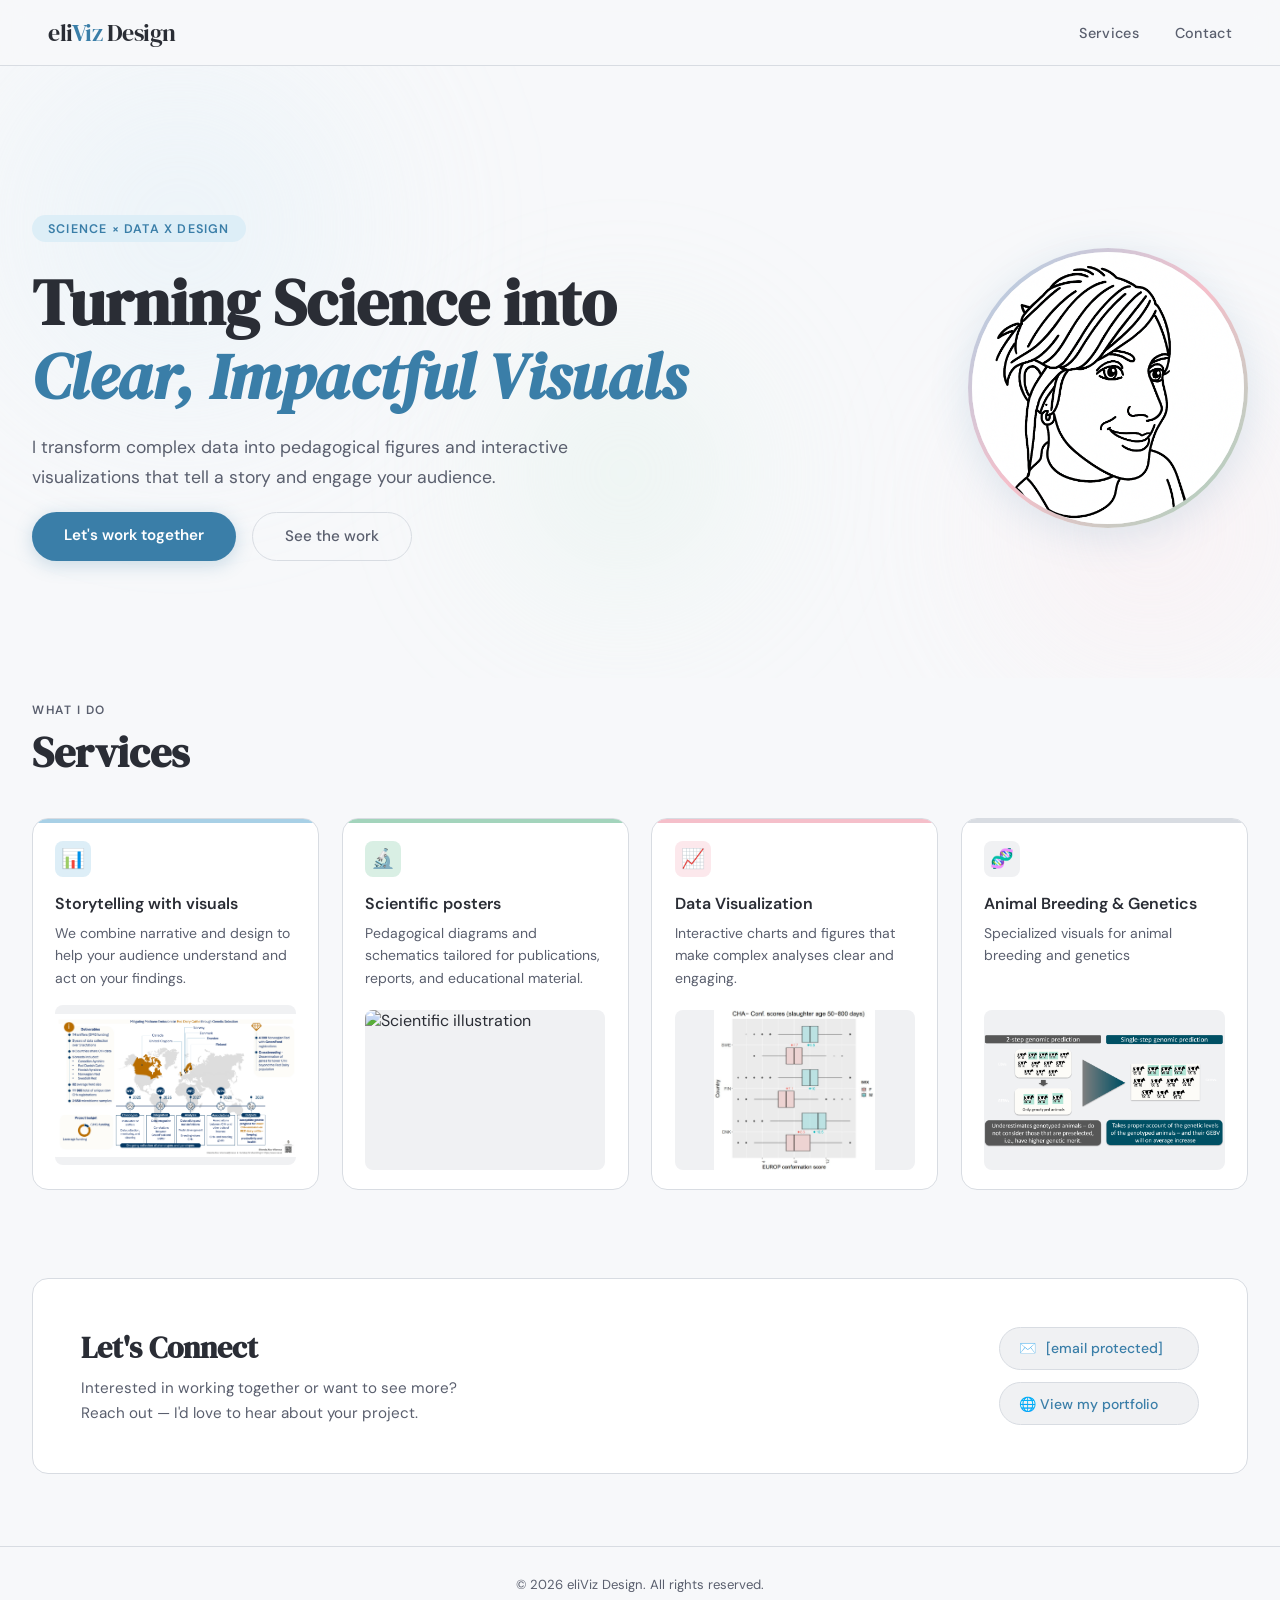
==== index.html @ d87a4e4d "Update website 2026-03-09 09:09:25" ====
<!DOCTYPE html>
<html lang="en">
<head>
  <meta charset="UTF-8" />
  <meta name="viewport" content="width=device-width, initial-scale=1.0" />
  <title>eliViz Design – Science Visualization</title>
  <meta name="description" content="Transforming science into clear, pedagogical visuals and data stories.">
  <link href="https://fonts.googleapis.com/css2?family=DM+Serif+Display:ital@0;1&family=DM+Sans:wght@300;400;500;600&display=swap" rel="stylesheet">
  <link rel="stylesheet" href="styles.css">
</head>
<body>

  <header>
    <div class="logo">eli<span>Viz</span> Design</div>
    <nav>
      <a href="#services">Services</a>
      <a href="#contact">Contact</a>
    </nav>
  </header>

  <section class="hero">
    <div class="blob-green"></div>
    <div class="hero-inner">
      <div class="hero-layout">
        <div class="hero-text">
          <div class="hero-pill">Science × Data x Design</div>
          <h1>Turning Science into<br><em>Clear, Impactful Visuals</em></h1>
          <p>I transform complex data into pedagogical figures and interactive visualizations that tell a story and engage your audience.</p>
          <div class="cta-row">
            <a class="btn-primary" href="#contact">Let's work together</a>
            <a class="btn-outline" href="#services">See the work</a>
          </div>
        </div>
        <div class="hero-portrait">
          <div class="portrait-ring">
            <img src="images/eli.png" alt="Eli – eliViz Design">
          </div>
        </div>
      </div>
    </div>
  </section>

  <section id="services">
    <div class="section-label">What I do</div>
    <h2 class="section-title">Services</h2>

    <div class="cards-grid">
      <div class="card">
        <div class="card-icon">📊</div>
        <h3>Storytelling with visuals</h3>
        <p>We combine narrative and design to help your audience understand and act on your findings.</p>
        <a href="storytelling-collection.html" class="card-image-link" aria-label="Open storytelling visuals collection">
          <img src="images/red_project.png" alt="Storytelling example">
        </a>
      </div>

      <div class="card">
        <div class="card-icon">🔬</div>
        <h3>Scientific posters</h3>
        <p>Pedagogical diagrams and schematics tailored for publications, reports, and educational material.</p>
        <img src="images/Poster_Methane_ICAR.png" alt="Scientific illustration" onclick="openLightbox(this.src)">
      </div>

      <div class="card">
        <div class="card-icon">📈</div>
        <h3>
          <a href="images/eliviz_igenity_NAV_correlations.html" class="card-title-link">
            Data Visualization
          </a>
        </h3>
        <p>Interactive charts and figures that make complex analyses clear and engaging.</p>
        <img src="images/box_plot.jpg" alt="Data visualization example" onclick="openLightbox(this.src)">
      </div>

      <div class="card">
        <div class="card-icon">🧬</div>
        <h3>Animal Breeding &amp; Genetics</h3>
        <p>Specialized visuals for animal breeding and genetics</p>
        <img src="images/ss.png" alt="Animal breeding example" onclick="openLightbox(this.src)">
      </div>
    </div>
  </section>

  <section id="contact">
    <div class="contact-box">
      <div>
        <h2>Let's Connect</h2>
        <p>Interested in working together or want to see more?<br>Reach out — I'd love to hear about your project.</p>
      </div>
      <div class="contact-links">
        <a class="contact-link" href="/cdn-cgi/l/email-protection#0f6a63664f6a63667966756b6a7c666861216c6062">
          ✉️ <span class="__cf_email__" data-cfemail="b2d7dedbf2d7dedbe4dbc8f6d7c1dbd5dc9cd1dddf">[email&#160;protected]</span>
        </a>
        <a class="contact-link" href="https://bio.site/elisendarius" target="_blank" rel="noopener noreferrer">
          🌐 View my portfolio
        </a>
      </div>
    </div>
  </section>

  <footer>&copy; 2026 eliViz Design. All rights reserved.</footer>

  <div id="lightbox" class="lightbox" onclick="closeLightbox(event)">
    <img id="lightbox-img" src="" alt="Expanded image">
  </div>

  <script data-cfasync="false" src="/cdn-cgi/scripts/5c5dd728/cloudflare-static/email-decode.min.js"></script>
  <script src="script.js"></script>
</body>
</html>
---- styles.css ----
:root {
  --grey: #f0f1f3;
  --grey-mid: #d8dce2;
  --grey-dark: #6b7280;
  --blue: #ddeef7;
  --blue-mid: #a8d0e6;
  --blue-deep: #3a7ea8;
  --green: #d9efe4;
  --green-mid: #a3d4bc;
  --green-deep: #3a8a65;
  --pink: #fce8ec;
  --pink-mid: #f5bfca;
  --pink-deep: #c2526e;
  --text: #2a2d35;
  --text-light: #5a5f6e;
  --white: #ffffff;
  --radius: 16px;
  --radius-sm: 8px;
}

*,
*::before,
*::after {
  box-sizing: border-box;
  margin: 0;
  padding: 0;
}

html {
  scroll-behavior: smooth;
}

body {
  font-family: 'DM Sans', sans-serif;
  background: #f7f8fa;
  color: var(--text);
  overflow-x: hidden;
}

/* Header */
header {
  position: sticky;
  top: 0;
  z-index: 100;
  background: rgba(247, 248, 250, 0.85);
  backdrop-filter: blur(12px);
  border-bottom: 1px solid var(--grey-mid);
  display: flex;
  align-items: center;
  justify-content: space-between;
  padding: 1rem 3rem;
}

.logo {
  font-family: 'DM Serif Display', serif;
  font-size: 1.5rem;
  color: var(--text);
  letter-spacing: -0.5px;
}

.logo span {
  color: var(--blue-deep);
}

.logo-group {
  display: inline-flex;
  align-items: center;
  gap: 0.7rem;
}

.home-icon-link {
  width: 32px;
  height: 32px;
  border-radius: 999px;
  display: inline-flex;
  align-items: center;
  justify-content: center;
  color: var(--text-light);
  border: 1px solid var(--grey-mid);
  text-decoration: none;
  transition: color 0.2s, border-color 0.2s, background 0.2s;
}

.home-icon-link:hover {
  color: var(--blue-deep);
  border-color: var(--blue-mid);
  background: var(--blue);
}

.home-icon-link svg {
  width: 16px;
  height: 16px;
  fill: currentColor;
}

nav a {
  color: var(--text-light);
  margin-left: 2rem;
  text-decoration: none;
  font-size: 0.9rem;
  font-weight: 500;
  letter-spacing: 0.3px;
  transition: color 0.2s;
}

nav a:hover {
  color: var(--blue-deep);
}

/* Hero */
.hero {
  min-height: 68vh;
  display: flex;
  align-items: center;
  justify-content: center;
  text-align: center;
  padding: 3.5rem 2rem 1.5rem;
  position: relative;
  overflow: hidden;
}

.hero::before,
.hero::after {
  content: '';
  position: absolute;
  border-radius: 50%;
  filter: blur(80px);
  opacity: 0.55;
  pointer-events: none;
}

.hero::before {
  width: 520px;
  height: 520px;
  background: radial-gradient(circle, var(--blue) 0%, transparent 70%);
  top: -100px;
  left: -80px;
}

.hero::after {
  width: 420px;
  height: 420px;
  background: radial-gradient(circle, var(--pink) 0%, transparent 70%);
  bottom: -60px;
  right: -80px;
}

.blob-green {
  position: absolute;
  width: 350px;
  height: 350px;
  border-radius: 50%;
  background: radial-gradient(circle, var(--green) 0%, transparent 70%);
  filter: blur(70px);
  opacity: 0.5;
  bottom: 30px;
  left: 35%;
  pointer-events: none;
}

.hero-inner {
  position: relative;
  z-index: 2;
  width: 100%;
  max-width: 1240px;
  animation: floatUp 0.7s ease both;
}

.hero-layout {
  display: flex;
  align-items: center;
  justify-content: center;
  gap: 4rem;
  flex-wrap: wrap;
}

.hero-text {
  flex: 1 1 380px;
  text-align: left;
}

.hero-text .cta-row {
  justify-content: flex-start;
}

.hero-pill {
  display: inline-block;
  background: var(--blue);
  color: var(--blue-deep);
  font-size: 0.78rem;
  font-weight: 600;
  letter-spacing: 1.2px;
  text-transform: uppercase;
  padding: 0.35rem 1rem;
  border-radius: 999px;
  margin-bottom: 1.5rem;
}

.hero h1 {
  font-family: 'DM Serif Display', serif;
  font-size: clamp(2.4rem, 6vw, 4rem);
  line-height: 1.15;
  color: var(--text);
  margin-bottom: 1.2rem;
}

.hero h1 em {
  font-style: italic;
  color: var(--blue-deep);
}

.hero p {
  font-size: 1.1rem;
  color: var(--text-light);
  line-height: 1.7;
  max-width: 580px;
  margin-bottom: 1.2rem;
}

.cta-row {
  display: flex;
  gap: 1rem;
  justify-content: center;
  flex-wrap: wrap;
}

.btn-primary {
  display: inline-block;
  background: var(--blue-deep);
  color: white;
  padding: 0.85rem 2rem;
  border-radius: 999px;
  text-decoration: none;
  font-weight: 600;
  font-size: 0.95rem;
  transition: background 0.2s, transform 0.15s;
  box-shadow: 0 4px 18px rgba(58, 126, 168, 0.25);
}

.btn-primary:hover {
  background: #2e6a91;
  transform: translateY(-2px);
}

.btn-outline {
  display: inline-block;
  border: 1.5px solid var(--grey-mid);
  color: var(--text-light);
  padding: 0.85rem 2rem;
  border-radius: 999px;
  text-decoration: none;
  font-weight: 500;
  font-size: 0.95rem;
  transition: border-color 0.2s, color 0.2s;
}

.btn-outline:hover {
  border-color: var(--blue-deep);
  color: var(--blue-deep);
}

.hero-portrait {
  flex: 0 0 auto;
  display: flex;
  align-items: center;
  justify-content: center;
  animation: floatUp 0.9s ease both;
}

.portrait-ring {
  width: 280px;
  height: 280px;
  border-radius: 50%;
  background: linear-gradient(135deg, var(--blue-mid) 0%, var(--pink-mid) 50%, var(--green-mid) 100%);
  padding: 4px;
  box-shadow: 0 8px 40px rgba(58, 126, 168, 0.15);
}

.portrait-ring img {
  width: 100%;
  height: 100%;
  object-fit: cover;
  object-position: top center;
  border-radius: 50%;
  background: var(--grey);
  display: block;
}

/* Services */
#services {
  max-width: 1320px;
  margin: 0 auto;
  padding: 1.5rem 2rem 4rem;
}

.section-label {
  font-size: 0.75rem;
  font-weight: 600;
  letter-spacing: 1.5px;
  text-transform: uppercase;
  color: var(--text-light);
  margin-bottom: 0.6rem;
}

.section-title {
  font-family: 'DM Serif Display', serif;
  font-size: clamp(1.8rem, 4vw, 2.6rem);
  color: var(--text);
  margin-bottom: 2.5rem;
  line-height: 1.2;
}

.cards-grid {
  display: grid;
  grid-template-columns: repeat(auto-fit, minmax(260px, 1fr));
  gap: 1.4rem;
}

.card {
  background: var(--white);
  border-radius: var(--radius);
  padding: 1.4rem 1.4rem 1.2rem;
  border: 1px solid var(--grey-mid);
  display: flex;
  flex-direction: column;
  transition: box-shadow 0.2s, transform 0.2s;
  position: relative;
  overflow: hidden;
  animation: floatUp 0.5s ease both;
}

.card:hover {
  box-shadow: 0 8px 32px rgba(0, 0, 0, 0.08);
  transform: translateY(-3px);
}

.card:nth-child(1) {
  animation-delay: 0.05s;
}

.card:nth-child(2) {
  animation-delay: 0.12s;
}

.card:nth-child(3) {
  animation-delay: 0.19s;
}

.card:nth-child(4) {
  animation-delay: 0.26s;
}

.card:nth-child(1)::before {
  background: var(--blue-mid);
}

.card:nth-child(2)::before {
  background: var(--green-mid);
}

.card:nth-child(3)::before {
  background: var(--pink-mid);
}

.card:nth-child(4)::before {
  background: var(--grey-mid);
}

.card::before {
  content: '';
  position: absolute;
  top: 0;
  left: 0;
  right: 0;
  height: 4px;
  border-radius: var(--radius) var(--radius) 0 0;
}

.card-icon {
  width: 36px;
  height: 36px;
  border-radius: var(--radius-sm);
  margin-bottom: 1rem;
  display: flex;
  align-items: center;
  justify-content: center;
  font-size: 1.2rem;
}

.card:nth-child(1) .card-icon {
  background: var(--blue);
}

.card:nth-child(2) .card-icon {
  background: var(--green);
}

.card:nth-child(3) .card-icon {
  background: var(--pink);
}

.card:nth-child(4) .card-icon {
  background: var(--grey);
}

.card h3 {
  font-size: 1rem;
  font-weight: 600;
  color: var(--text);
  margin-bottom: 0.5rem;
}

.card-title-link {
  text-decoration: none;
  color: inherit;
}

.card p {
  font-size: 0.875rem;
  color: var(--text-light);
  line-height: 1.6;
  margin-bottom: 1rem;
}

.card img {
  width: 100%;
  height: 160px;
  object-fit: contain;
  border-radius: var(--radius-sm);
  background: var(--grey);
  margin-top: auto;
  cursor: zoom-in;
  transition: transform 0.2s;
}

.card img:hover {
  transform: scale(1.03);
}

.card-image-link {
  display: block;
  margin-top: auto;
}

/* Contact */
#contact {
  max-width: 1320px;
  margin: 0 auto;
  padding: 1.5rem 2rem 4.5rem;
}

.contact-box {
  background: var(--white);
  border: 1px solid var(--grey-mid);
  border-radius: var(--radius);
  padding: 3rem;
  display: flex;
  align-items: center;
  justify-content: space-between;
  gap: 2rem;
  flex-wrap: wrap;
}

.contact-box h2 {
  font-family: 'DM Serif Display', serif;
  font-size: 1.9rem;
  margin-bottom: 0.5rem;
  color: var(--text);
}

.contact-box p {
  color: var(--text-light);
  font-size: 0.95rem;
  line-height: 1.6;
}

.contact-box a {
  color: var(--blue-deep);
}

.contact-links {
  display: flex;
  flex-direction: column;
  gap: 0.8rem;
  min-width: 200px;
}

.contact-link {
  display: inline-flex;
  align-items: center;
  gap: 0.6rem;
  background: var(--grey);
  border: 1px solid var(--grey-mid);
  padding: 0.7rem 1.2rem;
  border-radius: 999px;
  text-decoration: none;
  font-size: 0.875rem;
  font-weight: 500;
  color: var(--text);
  transition: background 0.2s, border-color 0.2s;
}

.contact-link:hover {
  background: var(--blue);
  border-color: var(--blue-mid);
  color: var(--blue-deep);
}

/* Footer */
footer {
  text-align: center;
  padding: 1.8rem 1rem;
  font-size: 0.82rem;
  color: var(--text-light);
  border-top: 1px solid var(--grey-mid);
}

/* Lightbox */
.lightbox {
  display: none;
  position: fixed;
  z-index: 999;
  inset: 0;
  background: rgba(20, 22, 28, 0.88);
  backdrop-filter: blur(6px);
  align-items: center;
  justify-content: center;
  padding: 2rem;
  animation: fadeIn 0.25s ease;
}

.lightbox img {
  max-width: 98vw;
  max-height: 96vh;
  object-fit: contain;
  border-radius: var(--radius);
  box-shadow: 0 24px 80px rgba(0, 0, 0, 0.5);
  animation: zoomIn 0.25s ease;
  cursor: default;
}

/* Collection page */
.collection-main {
  padding-bottom: 4rem;
}

.collection-shell {
  width: min(1320px, calc(100% - 4rem));
  margin: 0 auto;
}

.collection-banner {
  margin-top: 1.2rem;
}

.collection-banner img {
  width: 100%;
  max-height: 360px;
  object-fit: cover;
  object-position: center 35%;
  border-radius: var(--radius);
  border: 1px solid var(--grey-mid);
  display: block;
}

.collection-hero {
  min-height: 48vh;
  display: flex;
  align-items: center;
  justify-content: flex-start;
  padding: 3.5rem 0 1.5rem;
  position: relative;
  overflow: hidden;
}

.collection-header {
  text-align: left;
  max-width: 940px;
}

.collection-header .cta-row {
  justify-content: flex-start;
}

.collection-header p {
  max-width: 760px;
}

.collection-section {
  padding: 2rem 0 1rem;
}

.collection-intro {
  padding-left: 1rem;
}

.collection-grid {
  display: grid;
  grid-template-columns: repeat(auto-fit, minmax(320px, 1fr));
  gap: 1.2rem;
}

.collection-card {
  background: var(--white);
  border: 1px solid var(--grey-mid);
  border-radius: var(--radius);
  padding: 1rem;
  animation: floatUp 0.5s ease both;
}

.collection-card img {
  width: 100%;
  aspect-ratio: 16 / 10;
  object-fit: contain;
  background: var(--grey);
  border-radius: var(--radius-sm);
  cursor: zoom-in;
  transition: transform 0.2s ease;
}

.collection-card img:hover {
  transform: scale(1.02);
}

.collection-card figcaption {
  margin-top: 0.8rem;
  color: var(--text-light);
  font-size: 0.9rem;
  line-height: 1.4;
}

.collection-footer-actions {
  margin-top: 2rem;
  padding-left: 1rem;
}

/* Animations */
@keyframes fadeIn {
  from { opacity: 0; }
  to { opacity: 1; }
}

@keyframes zoomIn {
  from { transform: scale(0.94); }
  to { transform: scale(1); }
}

@keyframes floatUp {
  from {
    opacity: 0;
    transform: translateY(28px);
  }
  to {
    opacity: 1;
    transform: translateY(0);
  }
}

/* Responsive */
@media (max-width: 700px) {
  .hero-layout {
    flex-direction: column-reverse;
    gap: 2rem;
  }

  .hero-text {
    text-align: center;
  }

  .hero-text .cta-row {
    justify-content: center;
  }

  .portrait-ring {
    width: 200px;
    height: 200px;
  }

  .collection-shell {
    width: calc(100% - 2rem);
  }

  .collection-banner img {
    max-height: 230px;
  }

  .collection-hero {
    min-height: auto;
    padding-top: 2.5rem;
  }

  .collection-intro {
    padding-left: 0;
  }
}

@media (max-width: 640px) {
  header {
    padding: 1rem 1.5rem;
  }

  .contact-box {
    padding: 2rem;
  }
}
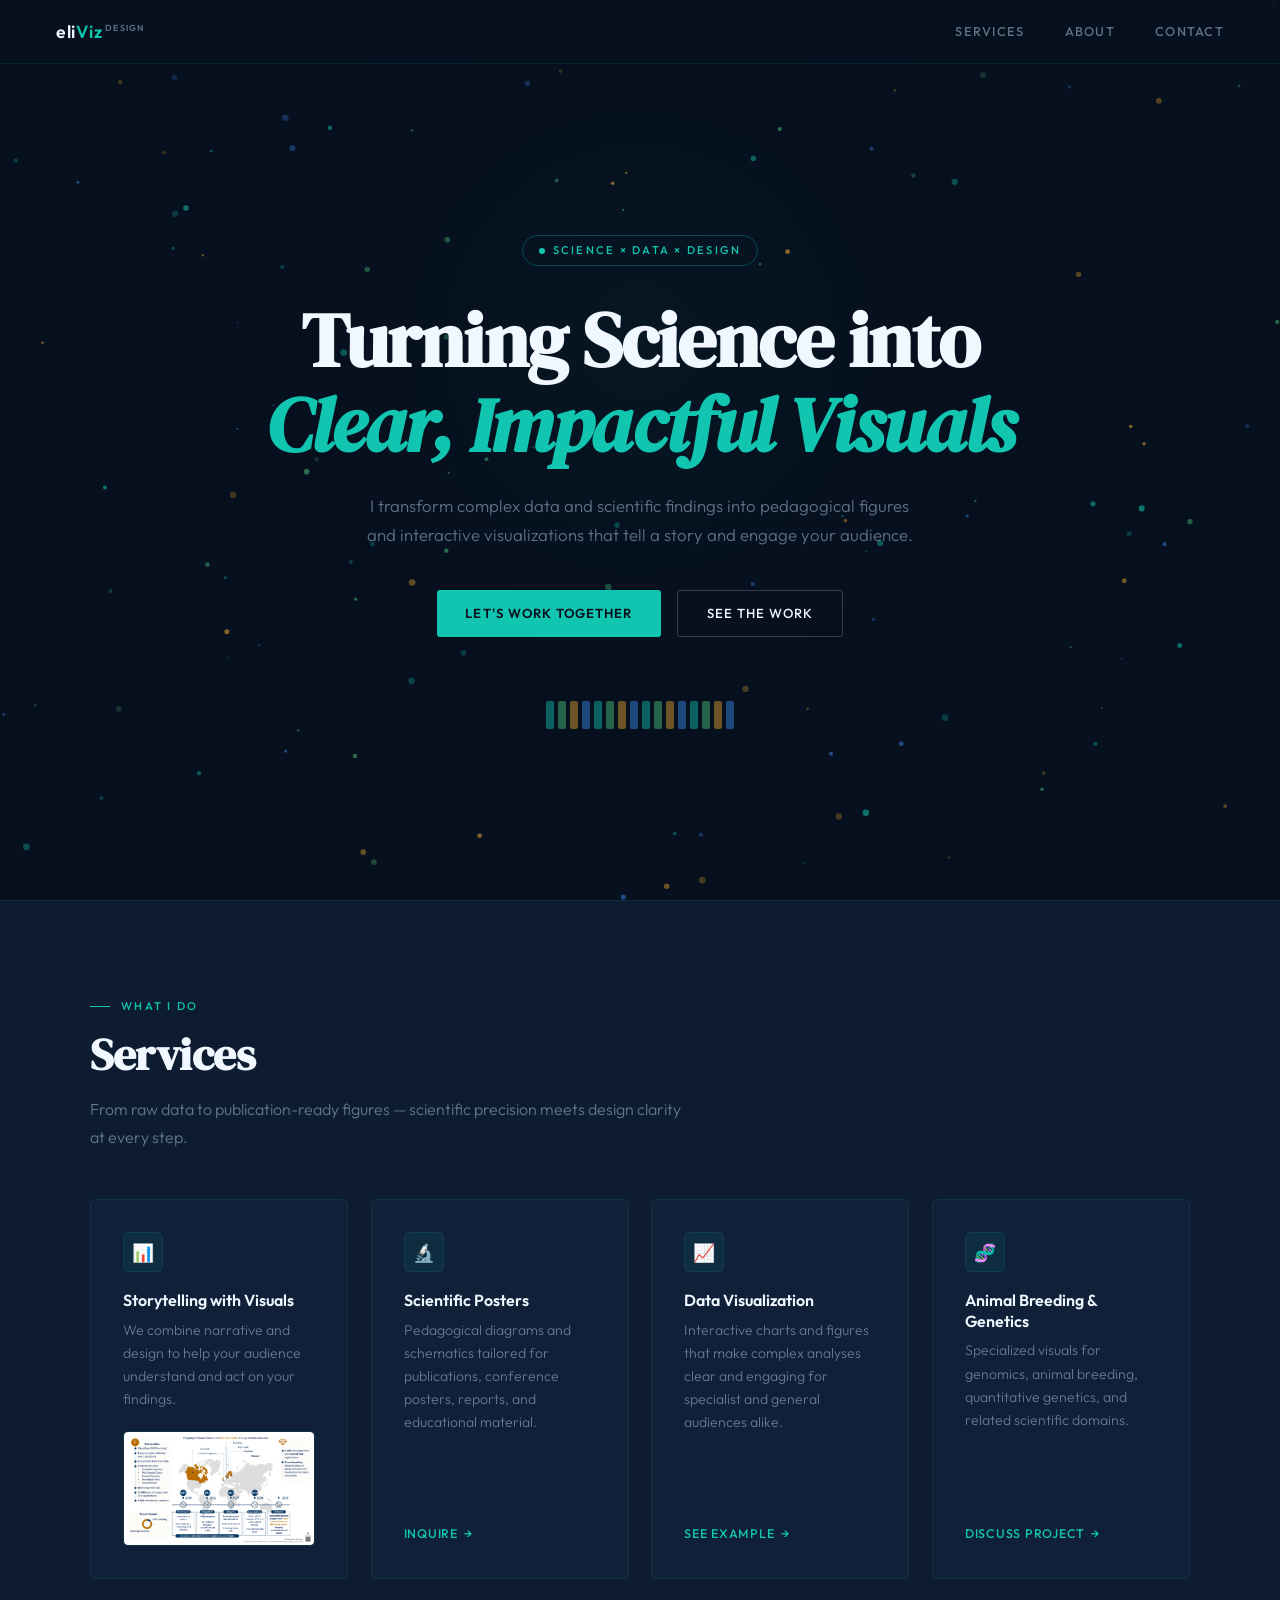
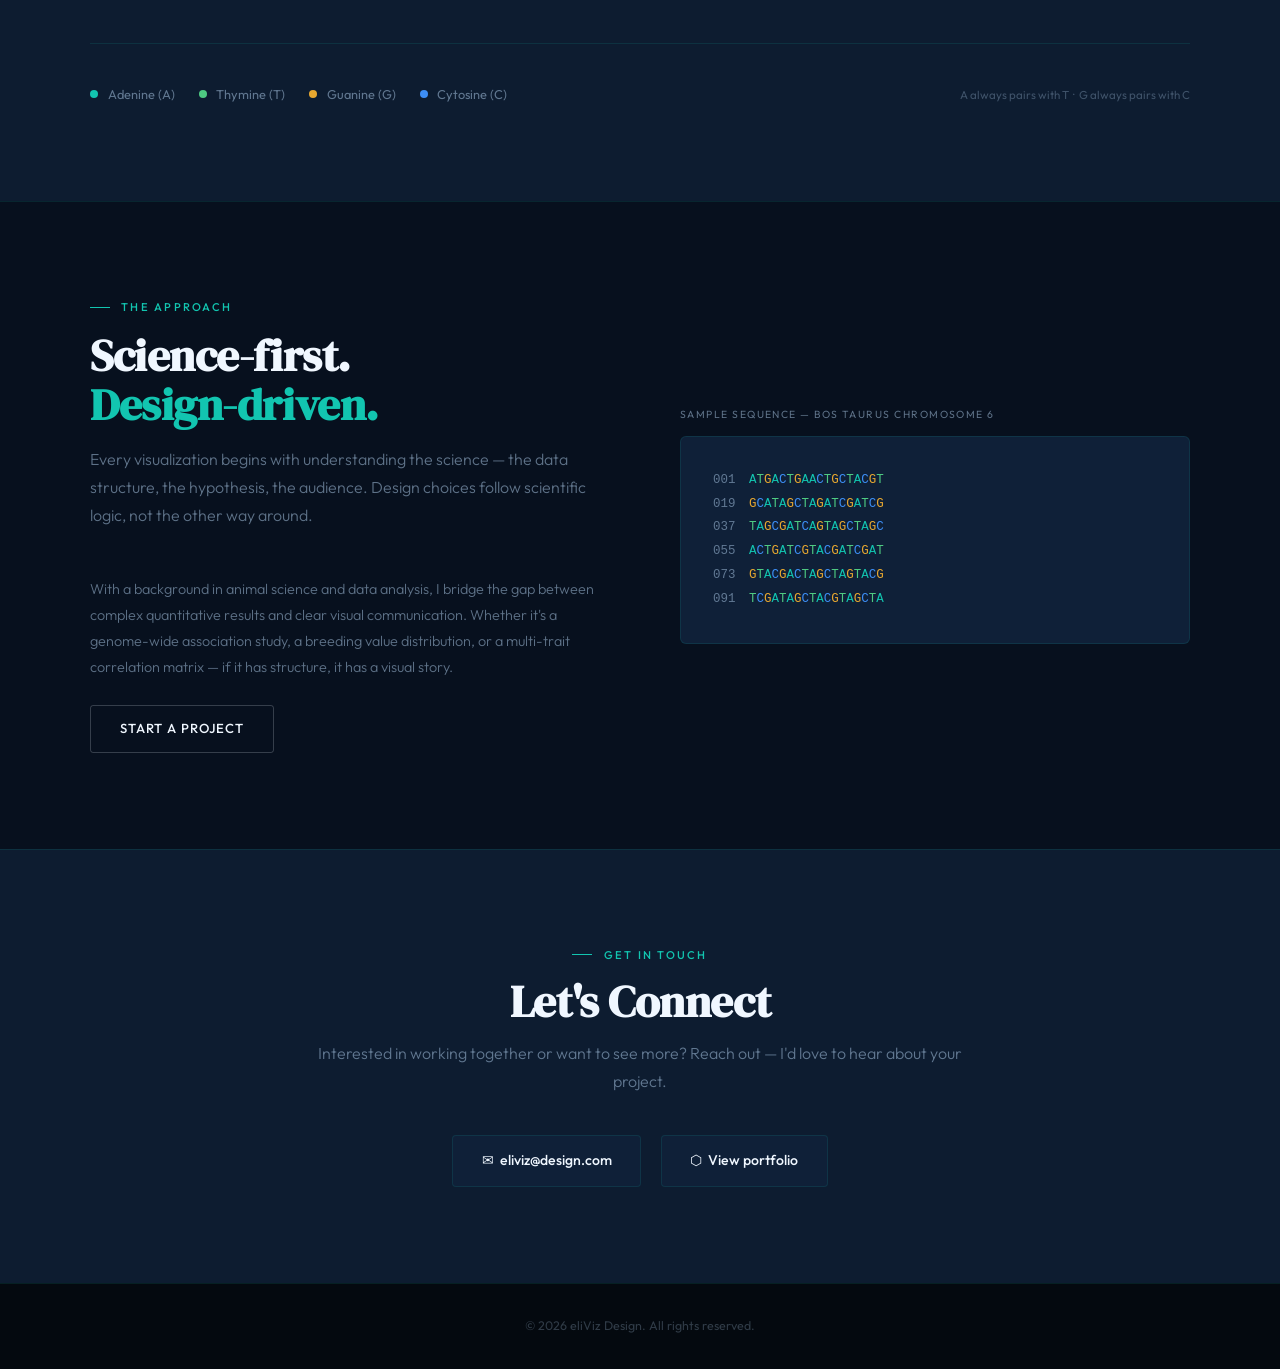
==== commit f481fc94: "Update index.html" ====
--- a/index.html
+++ b/index.html
@@ -5,106 +5,658 @@
   <meta name="viewport" content="width=device-width, initial-scale=1.0" />
   <title>eliViz Design – Science Visualization</title>
   <meta name="description" content="Transforming science into clear, pedagogical visuals and data stories.">
-  <link href="https://fonts.googleapis.com/css2?family=DM+Serif+Display:ital@0;1&family=DM+Sans:wght@300;400;500;600&display=swap" rel="stylesheet">
-  <link rel="stylesheet" href="styles.css">
+  <link rel="preconnect" href="https://fonts.googleapis.com">
+  <link rel="preconnect" href="https://fonts.gstatic.com" crossorigin>
+  <link href="https://fonts.googleapis.com/css2?family=DM+Serif+Display:ital@0;1&family=Outfit:wght@300;400;500;600&display=swap" rel="stylesheet">
+  <style>
+    *, *::before, *::after { box-sizing: border-box; margin: 0; padding: 0; }
+
+    :root {
+      --bg:        #07101e;
+      --bg-mid:    #0d1c30;
+      --bg-card:   #0f2038;
+      --teal:      #12c5b0;
+      --teal-dim:  rgba(18,197,176,.15);
+      --teal-glow: rgba(18,197,176,.08);
+      --green:     #4eca82;
+      --amber:     #e8a830;
+      --blue:      #3d8ef5;
+      --white:     #f0f7ff;
+      --muted:     rgba(180,210,240,.5);
+      --border:    rgba(18,197,176,.12);
+      --border-h:  rgba(18,197,176,.3);
+    }
+
+    html { scroll-behavior: smooth; }
+
+    body {
+      font-family: 'Outfit', sans-serif;
+      background: var(--bg);
+      color: var(--white);
+      line-height: 1.65;
+      overflow-x: hidden;
+    }
+
+    /* ── DNA CANVAS BACKGROUND ── */
+    #dna-canvas {
+      position: fixed; inset: 0; z-index: 0;
+      pointer-events: none; opacity: 1;
+    }
+
+    /* ── NAV ── */
+    header {
+      position: fixed; top: 0; left: 0; right: 0; z-index: 100;
+      display: flex; align-items: center; justify-content: space-between;
+      padding: 0 3.5rem; height: 64px;
+      background: rgba(7,16,30,.88);
+      backdrop-filter: blur(16px);
+      border-bottom: 1px solid var(--border);
+    }
+    .logo {
+      font-family: 'Outfit', sans-serif;
+      font-size: 1.1rem; font-weight: 600;
+      letter-spacing: .04em; color: var(--white);
+    }
+    .logo span { color: var(--teal); }
+    .logo sup {
+      font-size: .55rem; letter-spacing: .14em;
+      text-transform: uppercase; color: var(--muted);
+      vertical-align: super; margin-left: 3px;
+    }
+    nav { display: flex; gap: 2.5rem; }
+    nav a {
+      font-size: .8rem; font-weight: 500; letter-spacing: .1em;
+      text-transform: uppercase; color: var(--muted);
+      text-decoration: none; transition: color .2s;
+    }
+    nav a:hover { color: var(--teal); }
+
+    /* ── HERO ── */
+    .hero {
+      position: relative; z-index: 1;
+      min-height: 100vh;
+      display: flex; align-items: center; justify-content: center;
+      padding: 9rem 3.5rem 5rem;
+      text-align: center;
+    }
+
+    .hero-inner { max-width: 820px; }
+
+    .hero-pill {
+      display: inline-flex; align-items: center; gap: .5rem;
+      font-size: .7rem; font-weight: 500; letter-spacing: .2em;
+      text-transform: uppercase; color: var(--teal);
+      border: 1px solid rgba(18,197,176,.3);
+      padding: .32rem 1rem; border-radius: 2rem;
+      margin-bottom: 2rem;
+      animation: fadeUp .8s ease both;
+    }
+    .hero-pill::before {
+      content: '';
+      width: 6px; height: 6px; border-radius: 50%;
+      background: var(--teal);
+      animation: pulse 2s ease-in-out infinite;
+    }
+    @keyframes pulse {
+      0%,100% { opacity: 1; transform: scale(1); }
+      50% { opacity: .4; transform: scale(.7); }
+    }
+
+    h1 {
+      font-family: 'DM Serif Display', serif;
+      font-size: clamp(2.8rem, 6vw, 5rem);
+      line-height: 1.1; letter-spacing: -.02em;
+      color: var(--white); margin-bottom: 1.5rem;
+      animation: fadeUp .8s .1s ease both;
+    }
+    h1 em { font-style: italic; color: var(--teal); }
+
+    .hero-sub {
+      font-size: 1.05rem; font-weight: 300;
+      color: var(--muted); max-width: 560px; margin: 0 auto 2.5rem;
+      line-height: 1.75;
+      animation: fadeUp .8s .2s ease both;
+    }
+
+    .cta-row {
+      display: flex; gap: 1rem; justify-content: center; flex-wrap: wrap;
+      animation: fadeUp .8s .3s ease both;
+    }
+    .btn-primary {
+      display: inline-flex; align-items: center; gap: .5rem;
+      background: var(--teal); color: #07101e;
+      font-family: 'Outfit', sans-serif;
+      font-size: .82rem; font-weight: 600; letter-spacing: .08em;
+      text-transform: uppercase; text-decoration: none;
+      padding: .75rem 1.8rem; border-radius: 3px;
+      transition: background .2s, transform .2s;
+    }
+    .btn-primary:hover { background: #0fad9b; transform: translateY(-2px); }
+    .btn-outline {
+      display: inline-flex; align-items: center; gap: .5rem;
+      background: transparent; color: var(--white);
+      font-family: 'Outfit', sans-serif;
+      font-size: .82rem; font-weight: 500; letter-spacing: .08em;
+      text-transform: uppercase; text-decoration: none;
+      padding: .75rem 1.8rem; border-radius: 3px;
+      border: 1px solid rgba(240,247,255,.2);
+      transition: border-color .2s, transform .2s;
+    }
+    .btn-outline:hover { border-color: var(--teal); color: var(--teal); transform: translateY(-2px); }
+
+    /* base-pair accent strip */
+    .base-strip {
+      display: flex; justify-content: center; gap: 4px;
+      margin-top: 4rem;
+      animation: fadeUp .8s .5s ease both;
+    }
+    .base {
+      width: 8px; height: 28px; border-radius: 2px;
+      opacity: .45;
+    }
+    .base.a { background: var(--teal); }
+    .base.t { background: var(--green); }
+    .base.g { background: var(--amber); }
+    .base.c { background: var(--blue); }
+
+    /* ── SECTION SHARED ── */
+    section { position: relative; z-index: 1; padding: 6rem 3.5rem; }
+    .inner { max-width: 1100px; margin: 0 auto; }
+
+    .section-label {
+      font-size: .7rem; font-weight: 500; letter-spacing: .2em;
+      text-transform: uppercase; color: var(--teal);
+      display: flex; align-items: center; gap: .7rem;
+      margin-bottom: .9rem;
+    }
+    .section-label::before {
+      content: ''; width: 20px; height: 1px;
+      background: var(--teal);
+    }
+
+    h2 {
+      font-family: 'DM Serif Display', serif;
+      font-size: clamp(2rem, 4vw, 2.8rem);
+      line-height: 1.1; letter-spacing: -.01em;
+      color: var(--white); margin-bottom: 1rem;
+    }
+    h2 span { color: var(--teal); }
+
+    .lead {
+      font-size: 1rem; font-weight: 300; color: var(--muted);
+      max-width: 600px; line-height: 1.75; margin-bottom: 3rem;
+    }
+
+    /* ── SERVICES / CARDS ── */
+    #services { background: var(--bg-mid); border-top: 1px solid var(--border); }
+
+    .cards-grid {
+      display: grid;
+      grid-template-columns: repeat(auto-fill, minmax(240px, 1fr));
+      gap: 1.4rem;
+    }
+    .card {
+      background: var(--bg-card);
+      border: 1px solid var(--border);
+      border-radius: 6px;
+      padding: 2rem;
+      position: relative; overflow: hidden;
+      transition: border-color .25s, transform .25s;
+      display: flex; flex-direction: column;
+    }
+    .card::after {
+      content: '';
+      position: absolute; bottom: 0; left: 0; right: 0;
+      height: 2px;
+      background: linear-gradient(90deg, var(--teal), transparent);
+      opacity: 0; transition: opacity .25s;
+    }
+    .card:hover { border-color: var(--border-h); transform: translateY(-4px); }
+    .card:hover::after { opacity: 1; }
+
+    .card-icon {
+      width: 40px; height: 40px;
+      border: 1px solid var(--border);
+      border-radius: 6px;
+      display: flex; align-items: center; justify-content: center;
+      font-size: 1.1rem; margin-bottom: 1.1rem;
+      background: var(--teal-glow);
+    }
+    .card h3 {
+      font-family: 'Outfit', sans-serif;
+      font-size: 1rem; font-weight: 600;
+      color: var(--white); margin-bottom: .5rem; line-height: 1.3;
+    }
+    .card h3 a { color: inherit; text-decoration: none; }
+    .card h3 a:hover { color: var(--teal); }
+    .card p {
+      font-size: .88rem; font-weight: 300;
+      color: var(--muted); line-height: 1.65; flex: 1;
+    }
+    .card .card-link {
+      display: inline-flex; align-items: center; gap: .4rem;
+      margin-top: 1.2rem; font-size: .78rem; font-weight: 500;
+      letter-spacing: .06em; text-transform: uppercase;
+      color: var(--teal); text-decoration: none;
+      border-bottom: 1px solid transparent;
+      transition: border-color .2s;
+    }
+    .card .card-link:hover { border-color: var(--teal); }
+    .card .card-link::after { content: '→'; }
+
+    /* ── BASE PAIR LEGEND ── */
+    .bp-legend {
+      display: flex; gap: 1.5rem; flex-wrap: wrap;
+      margin-top: 4rem; padding-top: 2.5rem;
+      border-top: 1px solid var(--border);
+    }
+    .bp-item {
+      display: flex; align-items: center; gap: .6rem;
+      font-size: .8rem; font-weight: 400; color: var(--muted);
+    }
+    .bp-dot {
+      width: 8px; height: 8px; border-radius: 50%;
+      flex-shrink: 0;
+    }
+
+    /* ── ABOUT ── */
+    #about {
+      border-top: 1px solid var(--border);
+    }
+    .about-grid {
+      display: grid;
+      grid-template-columns: 1fr 1fr;
+      gap: 5rem; align-items: center;
+    }
+    .sequence-block {
+      background: var(--bg-card);
+      border: 1px solid var(--border);
+      border-radius: 6px;
+      padding: 2rem;
+      font-family: 'Courier New', monospace;
+      font-size: .78rem;
+      line-height: 1.9;
+      overflow: hidden;
+    }
+    .seq-line { display: flex; gap: .5rem; }
+    .seq-num { color: var(--muted); min-width: 28px; }
+    .seq-a { color: var(--teal); }
+    .seq-t { color: var(--green); }
+    .seq-g { color: var(--amber); }
+    .seq-c { color: var(--blue); }
+    .seq-label {
+      font-family: 'Outfit', sans-serif;
+      font-size: .65rem; letter-spacing: .14em;
+      text-transform: uppercase; color: var(--muted);
+      margin-bottom: .8rem;
+    }
+
+    /* ── CONTACT ── */
+    #contact {
+      background: var(--bg-mid);
+      border-top: 1px solid var(--border);
+    }
+    .contact-box {
+      max-width: 680px; margin: 0 auto; text-align: center;
+    }
+    .contact-box h2 { margin-bottom: .8rem; }
+    .contact-box p {
+      font-size: 1rem; font-weight: 300; color: var(--muted);
+      line-height: 1.75; margin-bottom: 2.5rem;
+    }
+    .contact-links {
+      display: flex; gap: 1.2rem; justify-content: center; flex-wrap: wrap;
+    }
+    .contact-link {
+      display: inline-flex; align-items: center; gap: .6rem;
+      background: var(--bg-card);
+      border: 1px solid var(--border);
+      border-radius: 4px; padding: .85rem 1.8rem;
+      font-size: .88rem; font-weight: 500;
+      color: var(--white); text-decoration: none;
+      transition: border-color .2s, transform .2s, color .2s;
+    }
+    .contact-link:hover {
+      border-color: var(--teal); color: var(--teal);
+      transform: translateY(-3px);
+    }
+
+    /* ── FOOTER ── */
+    footer {
+      background: #04090f;
+      border-top: 1px solid var(--border);
+      text-align: center;
+      padding: 2rem;
+      font-size: .78rem; color: rgba(180,210,240,.25);
+      position: relative; z-index: 1;
+    }
+
+    /* ── LIGHTBOX ── */
+    .lightbox {
+      display: none; position: fixed; inset: 0; z-index: 200;
+      background: rgba(4,9,15,.92);
+      align-items: center; justify-content: center;
+    }
+    .lightbox.open { display: flex; }
+    .lightbox img {
+      max-width: 90vw; max-height: 88vh;
+      border: 1px solid var(--border); border-radius: 4px;
+    }
+
+    /* ── ANIMATIONS ── */
+    @keyframes fadeUp {
+      from { opacity: 0; transform: translateY(20px); }
+      to   { opacity: 1; transform: translateY(0); }
+    }
+
+    @media (max-width: 760px) {
+      header { padding: 0 1.5rem; }
+      section { padding: 4rem 1.5rem; }
+      .hero { padding: 8rem 1.5rem 4rem; }
+      .about-grid { grid-template-columns: 1fr; }
+    }
+  </style>
 </head>
 <body>
 
-  <header>
-    <div class="logo">eli<span>Viz</span> Design</div>
-    <nav>
-      <a href="#services">Services</a>
-      <a href="#contact">Contact</a>
-    </nav>
-  </header>
-
-  <section class="hero">
-    <div class="blob-green"></div>
-    <div class="hero-inner">
-      <div class="hero-layout">
-        <div class="hero-text">
-          <div class="hero-pill">Science × Data x Design</div>
-          <h1>Turning Science into<br><em>Clear, Impactful Visuals</em></h1>
-          <p>I transform complex data into pedagogical figures and interactive visualizations that tell a story and engage your audience.</p>
-          <div class="cta-row">
-            <a class="btn-primary" href="#contact">Let's work together</a>
-            <a class="btn-outline" href="#services">See the work</a>
-          </div>
-        </div>
-        <div class="hero-portrait">
-          <div class="portrait-ring">
-            <img src="images/eli.png" alt="Eli – eliViz Design">
-          </div>
+<!-- DNA HELIX CANVAS -->
+<canvas id="dna-canvas"></canvas>
+
+<!-- NAV -->
+<header>
+  <div class="logo">eli<span>Viz</span><sup>Design</sup></div>
+  <nav>
+    <a href="#services">Services</a>
+    <a href="#about">About</a>
+    <a href="#contact">Contact</a>
+  </nav>
+</header>
+
+<!-- HERO -->
+<section class="hero">
+  <div class="hero-inner">
+    <div class="hero-pill">Science × Data × Design</div>
+    <h1>Turning Science into<br><em>Clear, Impactful Visuals</em></h1>
+    <p class="hero-sub">I transform complex data and scientific findings into pedagogical figures and interactive visualizations that tell a story and engage your audience.</p>
+    <div class="cta-row">
+      <a class="btn-primary" href="#contact">Let's work together</a>
+      <a class="btn-outline" href="#services">See the work</a>
+    </div>
+    <div class="base-strip" title="ATGCATGCATGC – DNA base pairs">
+      <div class="base a"></div><div class="base t"></div>
+      <div class="base g"></div><div class="base c"></div>
+      <div class="base a"></div><div class="base t"></div>
+      <div class="base g"></div><div class="base c"></div>
+      <div class="base a"></div><div class="base t"></div>
+      <div class="base g"></div><div class="base c"></div>
+      <div class="base a"></div><div class="base t"></div>
+      <div class="base g"></div><div class="base c"></div>
+    </div>
+  </div>
+</section>
+
+<!-- SERVICES -->
+<section id="services">
+  <div class="inner">
+    <div class="section-label">What I do</div>
+    <h2>Services</h2>
+    <p class="lead">From raw data to publication-ready figures — scientific precision meets design clarity at every step.</p>
+
+    <div class="cards-grid">
+
+      <div class="card">
+        <div class="card-icon">📊</div>
+        <h3>Storytelling with Visuals</h3>
+        <p>We combine narrative and design to help your audience understand and act on your findings.</p>
+        <a href="storytelling-collection.html" class="card-image-link" aria-label="Open storytelling visuals collection" style="display:block;margin-top:1.2rem;overflow:hidden;border-radius:4px;border:1px solid var(--border)">
+          <img src="images/red_project.png" alt="Storytelling example" style="width:100%;display:block;transition:transform .3s;border-radius:4px" onmouseover="this.style.transform='scale(1.03)'" onmouseout="this.style.transform='scale(1)'">
+        </a>
+      </div>
+
+      <div class="card">
+        <div class="card-icon">🔬</div>
+        <h3>Scientific Posters</h3>
+        <p>Pedagogical diagrams and schematics tailored for publications, conference posters, reports, and educational material.</p>
+        <a href="#contact" class="card-link">Inquire</a>
+      </div>
+
+      <div class="card">
+        <div class="card-icon">📈</div>
+        <h3><a href="images/eliviz_igenity_NAV_correlations.html">Data Visualization</a></h3>
+        <p>Interactive charts and figures that make complex analyses clear and engaging for specialist and general audiences alike.</p>
+        <a href="images/eliviz_igenity_NAV_correlations.html" class="card-link">See example</a>
+      </div>
+
+      <div class="card">
+        <div class="card-icon">🧬</div>
+        <h3>Animal Breeding &amp; Genetics</h3>
+        <p>Specialized visuals for genomics, animal breeding, quantitative genetics, and related scientific domains.</p>
+        <a href="#contact" class="card-link">Discuss project</a>
+      </div>
+
+    </div>
+
+    <div class="bp-legend">
+      <div class="bp-item"><span class="bp-dot" style="background:var(--teal)"></span>Adenine (A)</div>
+      <div class="bp-item"><span class="bp-dot" style="background:var(--green)"></span>Thymine (T)</div>
+      <div class="bp-item"><span class="bp-dot" style="background:var(--amber)"></span>Guanine (G)</div>
+      <div class="bp-item"><span class="bp-dot" style="background:var(--blue)"></span>Cytosine (C)</div>
+      <div class="bp-item" style="margin-left:auto;font-size:.72rem;opacity:.6">A always pairs with T &nbsp;·&nbsp; G always pairs with C</div>
+    </div>
+  </div>
+</section>
+
+<!-- ABOUT -->
+<section id="about">
+  <div class="inner">
+    <div class="about-grid">
+      <div>
+        <div class="section-label">The approach</div>
+        <h2>Science-first.<br><span>Design-driven.</span></h2>
+        <p class="lead">Every visualization begins with understanding the science — the data structure, the hypothesis, the audience. Design choices follow scientific logic, not the other way around.</p>
+        <p style="font-size:.9rem;font-weight:300;color:var(--muted);line-height:1.8;margin-bottom:1.5rem">With a background in animal science and data analysis, I bridge the gap between complex quantitative results and clear visual communication. Whether it's a genome-wide association study, a breeding value distribution, or a multi-trait correlation matrix — if it has structure, it has a visual story.</p>
+        <a class="btn-outline" href="#contact">Start a project</a>
+      </div>
+      <div>
+        <div class="seq-label">Sample sequence — Bos taurus chromosome 6</div>
+        <div class="sequence-block">
+          <div class="seq-line"><span class="seq-num">001</span><span><span class="seq-a">A</span><span class="seq-t">T</span><span class="seq-g">G</span><span class="seq-a">A</span><span class="seq-c">C</span><span class="seq-t">T</span><span class="seq-g">G</span><span class="seq-a">A</span><span class="seq-a">A</span><span class="seq-c">C</span><span class="seq-t">T</span><span class="seq-g">G</span><span class="seq-c">C</span><span class="seq-t">T</span><span class="seq-a">A</span><span class="seq-c">C</span><span class="seq-g">G</span><span class="seq-t">T</span></span></div>
+          <div class="seq-line"><span class="seq-num">019</span><span><span class="seq-g">G</span><span class="seq-c">C</span><span class="seq-a">A</span><span class="seq-t">T</span><span class="seq-a">A</span><span class="seq-g">G</span><span class="seq-c">C</span><span class="seq-t">T</span><span class="seq-a">A</span><span class="seq-g">G</span><span class="seq-a">A</span><span class="seq-t">T</span><span class="seq-c">C</span><span class="seq-g">G</span><span class="seq-a">A</span><span class="seq-t">T</span><span class="seq-c">C</span><span class="seq-g">G</span></span></div>
+          <div class="seq-line"><span class="seq-num">037</span><span><span class="seq-t">T</span><span class="seq-a">A</span><span class="seq-g">G</span><span class="seq-c">C</span><span class="seq-g">G</span><span class="seq-a">A</span><span class="seq-t">T</span><span class="seq-c">C</span><span class="seq-a">A</span><span class="seq-g">G</span><span class="seq-t">T</span><span class="seq-a">A</span><span class="seq-g">G</span><span class="seq-c">C</span><span class="seq-t">T</span><span class="seq-a">A</span><span class="seq-g">G</span><span class="seq-c">C</span></span></div>
+          <div class="seq-line"><span class="seq-num">055</span><span><span class="seq-a">A</span><span class="seq-c">C</span><span class="seq-t">T</span><span class="seq-g">G</span><span class="seq-a">A</span><span class="seq-t">T</span><span class="seq-c">C</span><span class="seq-g">G</span><span class="seq-t">T</span><span class="seq-a">A</span><span class="seq-c">C</span><span class="seq-g">G</span><span class="seq-a">A</span><span class="seq-t">T</span><span class="seq-c">C</span><span class="seq-g">G</span><span class="seq-a">A</span><span class="seq-t">T</span></span></div>
+          <div class="seq-line"><span class="seq-num">073</span><span><span class="seq-g">G</span><span class="seq-t">T</span><span class="seq-a">A</span><span class="seq-c">C</span><span class="seq-g">G</span><span class="seq-a">A</span><span class="seq-c">C</span><span class="seq-t">T</span><span class="seq-a">A</span><span class="seq-g">G</span><span class="seq-c">C</span><span class="seq-t">T</span><span class="seq-a">A</span><span class="seq-g">G</span><span class="seq-t">T</span><span class="seq-a">A</span><span class="seq-c">C</span><span class="seq-g">G</span></span></div>
+          <div class="seq-line"><span class="seq-num">091</span><span><span class="seq-t">T</span><span class="seq-c">C</span><span class="seq-g">G</span><span class="seq-a">A</span><span class="seq-t">T</span><span class="seq-a">A</span><span class="seq-g">G</span><span class="seq-c">C</span><span class="seq-t">T</span><span class="seq-a">A</span><span class="seq-c">C</span><span class="seq-g">G</span><span class="seq-t">T</span><span class="seq-a">A</span><span class="seq-g">G</span><span class="seq-c">C</span><span class="seq-t">T</span><span class="seq-a">A</span></span></div>
         </div>
       </div>
     </div>
-  </section>
-
-  <section id="services">
-    <div class="section-label">What I do</div>
-    <h2 class="section-title">Services</h2>
-
-    <div class="cards-grid">
-      <div class="card">
-        <div class="card-icon">📊</div>
-        <h3>Storytelling with visuals</h3>
-        <p>We combine narrative and design to help your audience understand and act on your findings.</p>
-        <a href="storytelling-collection.html" class="card-image-link" aria-label="Open storytelling visuals collection">
-          <img src="images/red_project.png" alt="Storytelling example">
-        </a>
-      </div>
-
-      <div class="card">
-        <div class="card-icon">🔬</div>
-        <h3>Scientific posters</h3>
-        <p>Pedagogical diagrams and schematics tailored for publications, reports, and educational material.</p>
-        <img src="images/Poster_Methane_ICAR.png" alt="Scientific illustration" onclick="openLightbox(this.src)">
-      </div>
-
-      <div class="card">
-        <div class="card-icon">📈</div>
-        <h3>
-          <a href="images/eliviz_igenity_NAV_correlations.html" class="card-title-link">
-            Data Visualization
-          </a>
-        </h3>
-        <p>Interactive charts and figures that make complex analyses clear and engaging.</p>
-        <img src="images/box_plot.jpg" alt="Data visualization example" onclick="openLightbox(this.src)">
-      </div>
-
-      <div class="card">
-        <div class="card-icon">🧬</div>
-        <h3>Animal Breeding &amp; Genetics</h3>
-        <p>Specialized visuals for animal breeding and genetics</p>
-        <img src="images/ss.png" alt="Animal breeding example" onclick="openLightbox(this.src)">
-      </div>
-    </div>
-  </section>
-
-  <section id="contact">
+  </div>
+</section>
+
+<!-- CONTACT -->
+<section id="contact">
+  <div class="inner">
     <div class="contact-box">
-      <div>
-        <h2>Let's Connect</h2>
-        <p>Interested in working together or want to see more?<br>Reach out — I'd love to hear about your project.</p>
-      </div>
+      <div class="section-label" style="justify-content:center;margin-bottom:.8rem">Get in touch</div>
+      <h2>Let's Connect</h2>
+      <p>Interested in working together or want to see more? Reach out — I'd love to hear about your project.</p>
       <div class="contact-links">
-        <a class="contact-link" href="/cdn-cgi/l/email-protection#0f6a63664f6a63667966756b6a7c666861216c6062">
-          ✉️ <span class="__cf_email__" data-cfemail="b2d7dedbf2d7dedbe4dbc8f6d7c1dbd5dc9cd1dddf">[email&#160;protected]</span>
+        <a class="contact-link" href="mailto:eliviz@design.com">
+          ✉ &nbsp;eliviz@design.com
         </a>
         <a class="contact-link" href="https://bio.site/elisendarius" target="_blank" rel="noopener noreferrer">
-          🌐 View my portfolio
+          ⬡ &nbsp;View portfolio
         </a>
       </div>
     </div>
-  </section>
-
-  <footer>&copy; 2026 eliViz Design. All rights reserved.</footer>
-
-  <div id="lightbox" class="lightbox" onclick="closeLightbox(event)">
-    <img id="lightbox-img" src="" alt="Expanded image">
   </div>
-
-  <script data-cfasync="false" src="/cdn-cgi/scripts/5c5dd728/cloudflare-static/email-decode.min.js"></script>
-  <script src="script.js"></script>
+</section>
+
+<footer>&copy; 2026 eliViz Design. All rights reserved.</footer>
+
+<!-- LIGHTBOX -->
+<div id="lightbox" class="lightbox" onclick="closeLightbox(event)">
+  <img id="lightbox-img" src="" alt="Expanded image">
+</div>
+
+<script>
+/* ── GENOMIC DOT-NETWORK BACKGROUND ── */
+(function() {
+  const canvas = document.getElementById('dna-canvas');
+  const ctx = canvas.getContext('2d');
+
+  const TEAL  = [18,197,176];
+  const GREEN = [78,202,130];
+  const AMBER = [232,168,48];
+  const BLUE  = [61,142,245];
+  const COLS  = [TEAL, GREEN, AMBER, BLUE];
+
+  let nodes = [];
+
+  function rgba(c, a) { return `rgba(${c[0]},${c[1]},${c[2]},${a})`; }
+
+  function build(W, H) {
+    nodes = [];
+    /* 1 – sparse random scatter nodes */
+    const N = Math.floor((W * H) / 18000);
+    for (let i = 0; i < N; i++) {
+      nodes.push({
+        x: Math.random() * W,
+        y: Math.random() * H,
+        r: 1.2 + Math.random() * 2.2,
+        col: COLS[Math.floor(Math.random() * 4)],
+        a: 0.25 + Math.random() * 0.45,
+        kind: 'scatter'
+      });
+    }
+    /* 2 – two vertical sine-wave "chromosome" paths */
+    [0.22, 0.72].forEach((xFrac, si) => {
+      const cx = xFrac * W;
+      const spacing = 18;
+      const amp = 44 + si * 14;
+      const phase = si * 1.3;
+      const total = Math.ceil(H / spacing) + 2;
+      const col = si === 0 ? TEAL : BLUE;
+      for (let i = 0; i < total; i++) {
+        const y = i * spacing;
+        const wave = Math.sin(y * 0.032 + phase);
+        nodes.push({ x: cx + wave * amp,  y, r: 2,   col, a: 0.28, kind: 'strand' });
+        nodes.push({ x: cx - wave * amp,  y, r: 2,   col, a: 0.28, kind: 'strand', pair: true, pairWave: wave, pairCx: cx, pairAmp: amp, pairY: y });
+      }
+    });
+  }
+
+  function drawConnections(W, H, nodes) {
+    /* connect scatter nodes within radius */
+    const DIST = Math.min(W, H) * 0.13;
+    const scatter = nodes.filter(n => n.kind === 'scatter');
+    for (let i = 0; i < scatter.length; i++) {
+      for (let j = i + 1; j < scatter.length; j++) {
+        const dx = scatter[i].x - scatter[j].x;
+        const dy = scatter[i].y - scatter[j].y;
+        const d  = Math.sqrt(dx*dx + dy*dy);
+        if (d < DIST) {
+          const alpha = (1 - d / DIST) * 0.08;
+          ctx.beginPath();
+          ctx.moveTo(scatter[i].x, scatter[i].y);
+          ctx.lineTo(scatter[j].x, scatter[j].y);
+          ctx.strokeStyle = rgba(TEAL, alpha);
+          ctx.lineWidth = 0.5;
+          ctx.stroke();
+        }
+      }
+    }
+  }
+
+  function drawStrands(nodes) {
+    /* strand backbone lines + rungs */
+    [0.22, 0.72].forEach((_, si) => {
+      const strand = nodes.filter(n => n.kind === 'strand');
+      const left  = strand.filter((n, idx) => idx % 2 === 0);
+      const right = strand.filter((n, idx) => idx % 2 === 1);
+      const half  = si === 0 ? left.slice(0, left.length/2|0) : left.slice(left.length/2|0);
+      const half2 = si === 0 ? right.slice(0, right.length/2|0) : right.slice(right.length/2|0);
+      const col = si === 0 ? TEAL : BLUE;
+
+      // backbone
+      [half, half2].forEach(arr => {
+        ctx.beginPath();
+        arr.forEach((n, i) => i === 0 ? ctx.moveTo(n.x, n.y) : ctx.lineTo(n.x, n.y));
+        ctx.strokeStyle = rgba(col, 0.14);
+        ctx.lineWidth = 1;
+        ctx.stroke();
+      });
+
+      // rungs
+      const len = Math.min(half.length, half2.length);
+      for (let i = 0; i < len; i++) {
+        const wave = Math.sin(half[i].y * 0.032 + (si * 1.3));
+        const a = (Math.abs(wave) < 0.25) ? 0.22 : 0.07;
+        ctx.beginPath();
+        ctx.moveTo(half[i].x, half[i].y);
+        ctx.lineTo(half2[i].x, half2[i].y);
+        ctx.strokeStyle = rgba(col, a);
+        ctx.lineWidth = 0.6;
+        ctx.stroke();
+      }
+    });
+  }
+
+  function draw() {
+    const W = canvas.width  = window.innerWidth;
+    const H = canvas.height = window.innerHeight;
+    ctx.clearRect(0, 0, W, H);
+
+    /* subtle radial vignette gradient centre glow */
+    const grd = ctx.createRadialGradient(W*0.5, H*0.38, 0, W*0.5, H*0.38, W*0.65);
+    grd.addColorStop(0,   'rgba(18,197,176,0.04)');
+    grd.addColorStop(0.5, 'rgba(13,28,48,0)');
+    grd.addColorStop(1,   'transparent');
+    ctx.fillStyle = grd;
+    ctx.fillRect(0, 0, W, H);
+
+    /* scatter nodes only – no strands */
+    nodes = [];
+    const N = Math.floor((W * H) / 9000);
+    for (let i = 0; i < N; i++) {
+      nodes.push({
+        x: Math.random() * W,
+        y: Math.random() * H,
+        r: 1 + Math.random() * 2.4,
+        col: COLS[Math.floor(Math.random() * 4)],
+        a: 0.18 + Math.random() * 0.38
+      });
+    }
+
+    drawConnections(W, H, nodes);
+
+    nodes.forEach(n => {
+      ctx.beginPath();
+      ctx.arc(n.x, n.y, n.r, 0, Math.PI * 2);
+      ctx.fillStyle = rgba(n.col, n.a);
+      ctx.fill();
+    });
+  }
+
+  draw();
+  window.addEventListener('resize', draw);
+})();
+
+/* ── LIGHTBOX ── */
+function openLightbox(src) {
+  document.getElementById('lightbox-img').src = src;
+  document.getElementById('lightbox').classList.add('open');
+}
+function closeLightbox(e) {
+  if (e.target === document.getElementById('lightbox') || e.target === document.getElementById('lightbox-img')) {
+    document.getElementById('lightbox').classList.remove('open');
+  }
+}
+
+/* make card images open lightbox */
+document.querySelectorAll('.card img').forEach(img => {
+  img.style.cursor = 'pointer';
+  img.addEventListener('click', () => openLightbox(img.src));
+});
+</script>
 </body>
 </html>
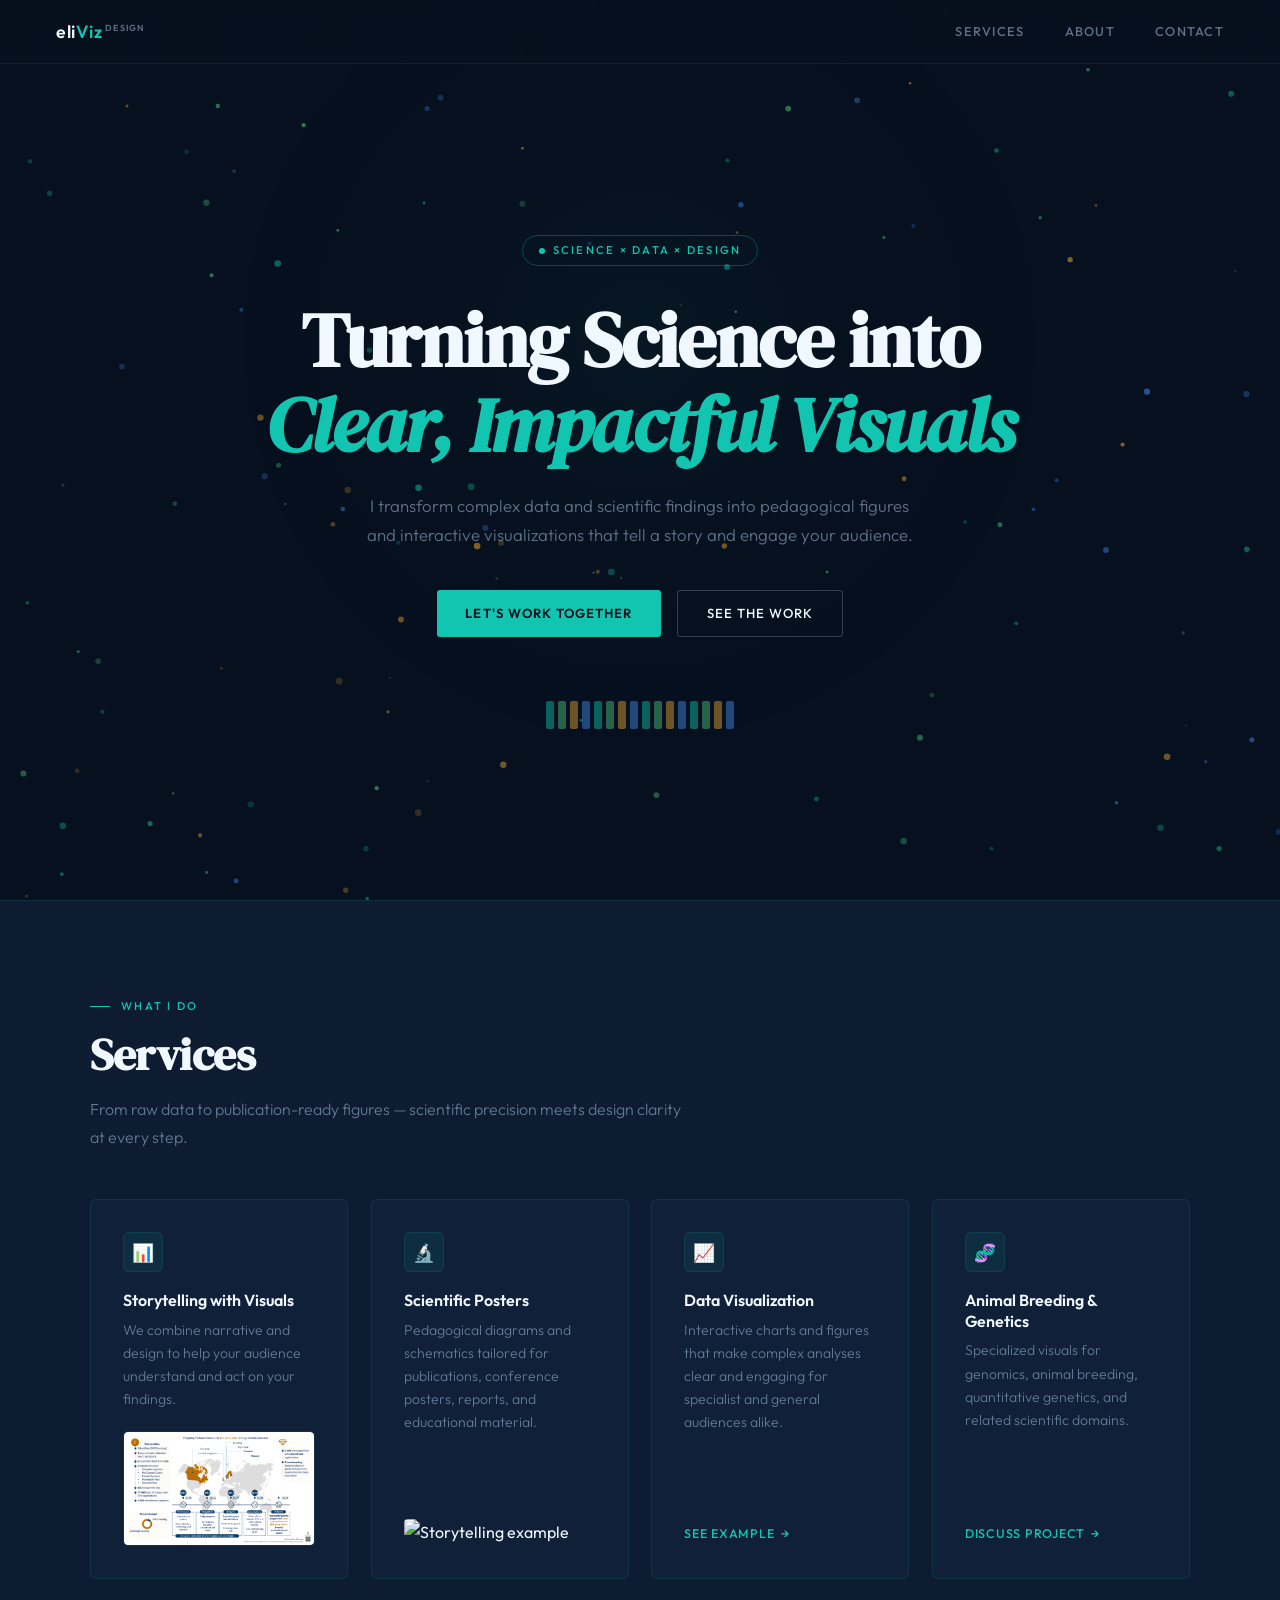
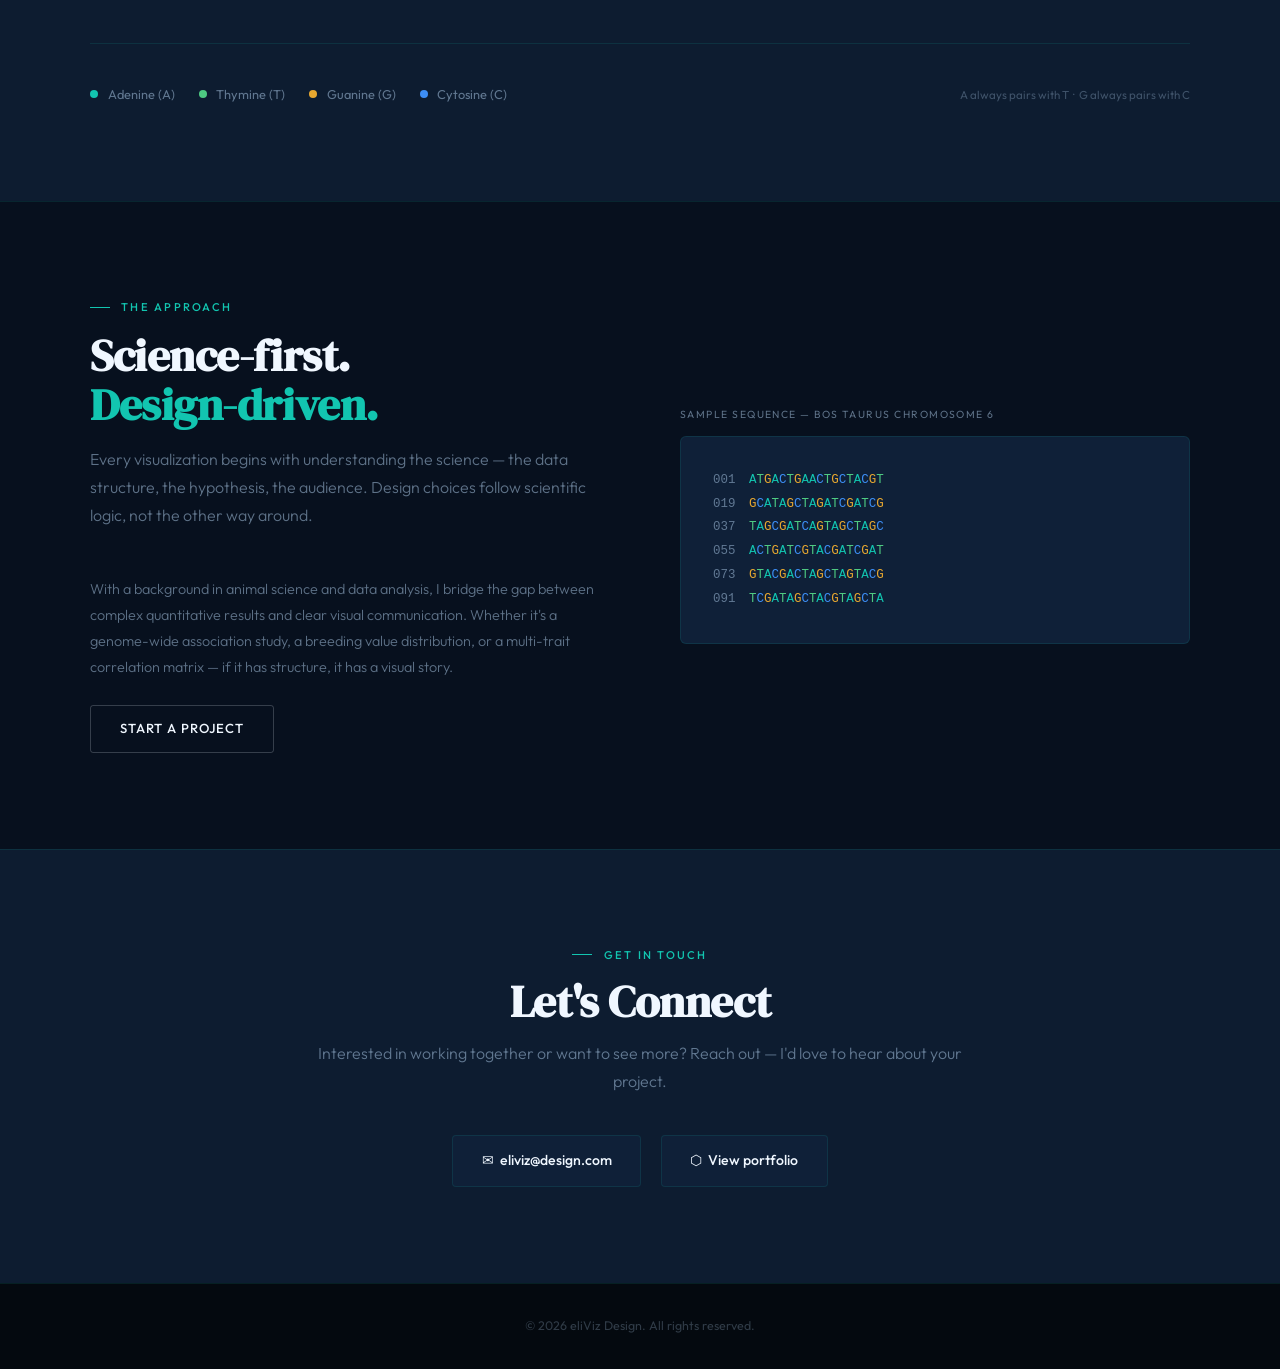
==== commit eb9c0dfa: "Update index.html" ====
--- a/index.html
+++ b/index.html
@@ -417,7 +417,7 @@
         <div class="card-icon">🔬</div>
         <h3>Scientific Posters</h3>
         <p>Pedagogical diagrams and schematics tailored for publications, conference posters, reports, and educational material.</p>
-        <a href="#contact" class="card-link">Inquire</a>
+        <img src="images/poster.png" alt="Storytelling example" style="width:100%;display:block;transition:transform .3s;border-radius:4px" onmouseover="this.style.transform='scale(1.03)'" onmouseout="this.style.transform='scale(1)'">
       </div>
 
       <div class="card">
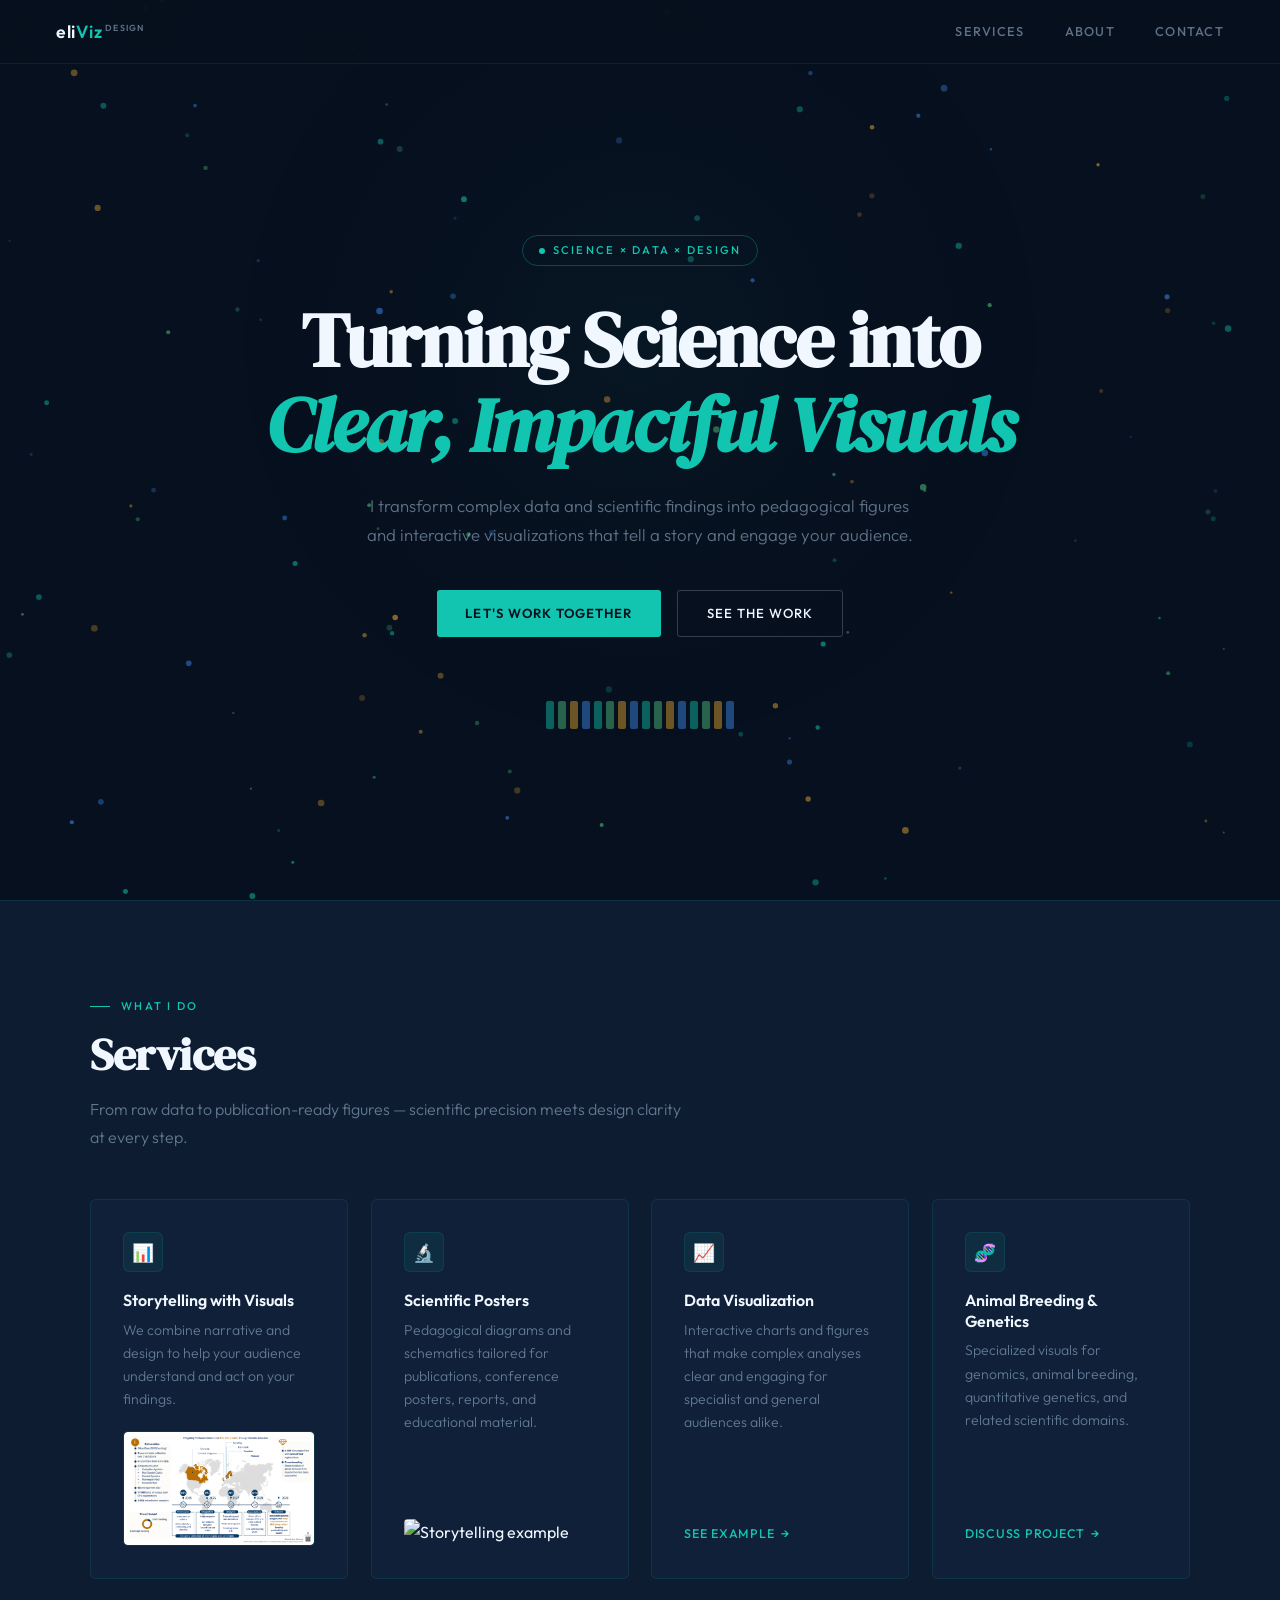
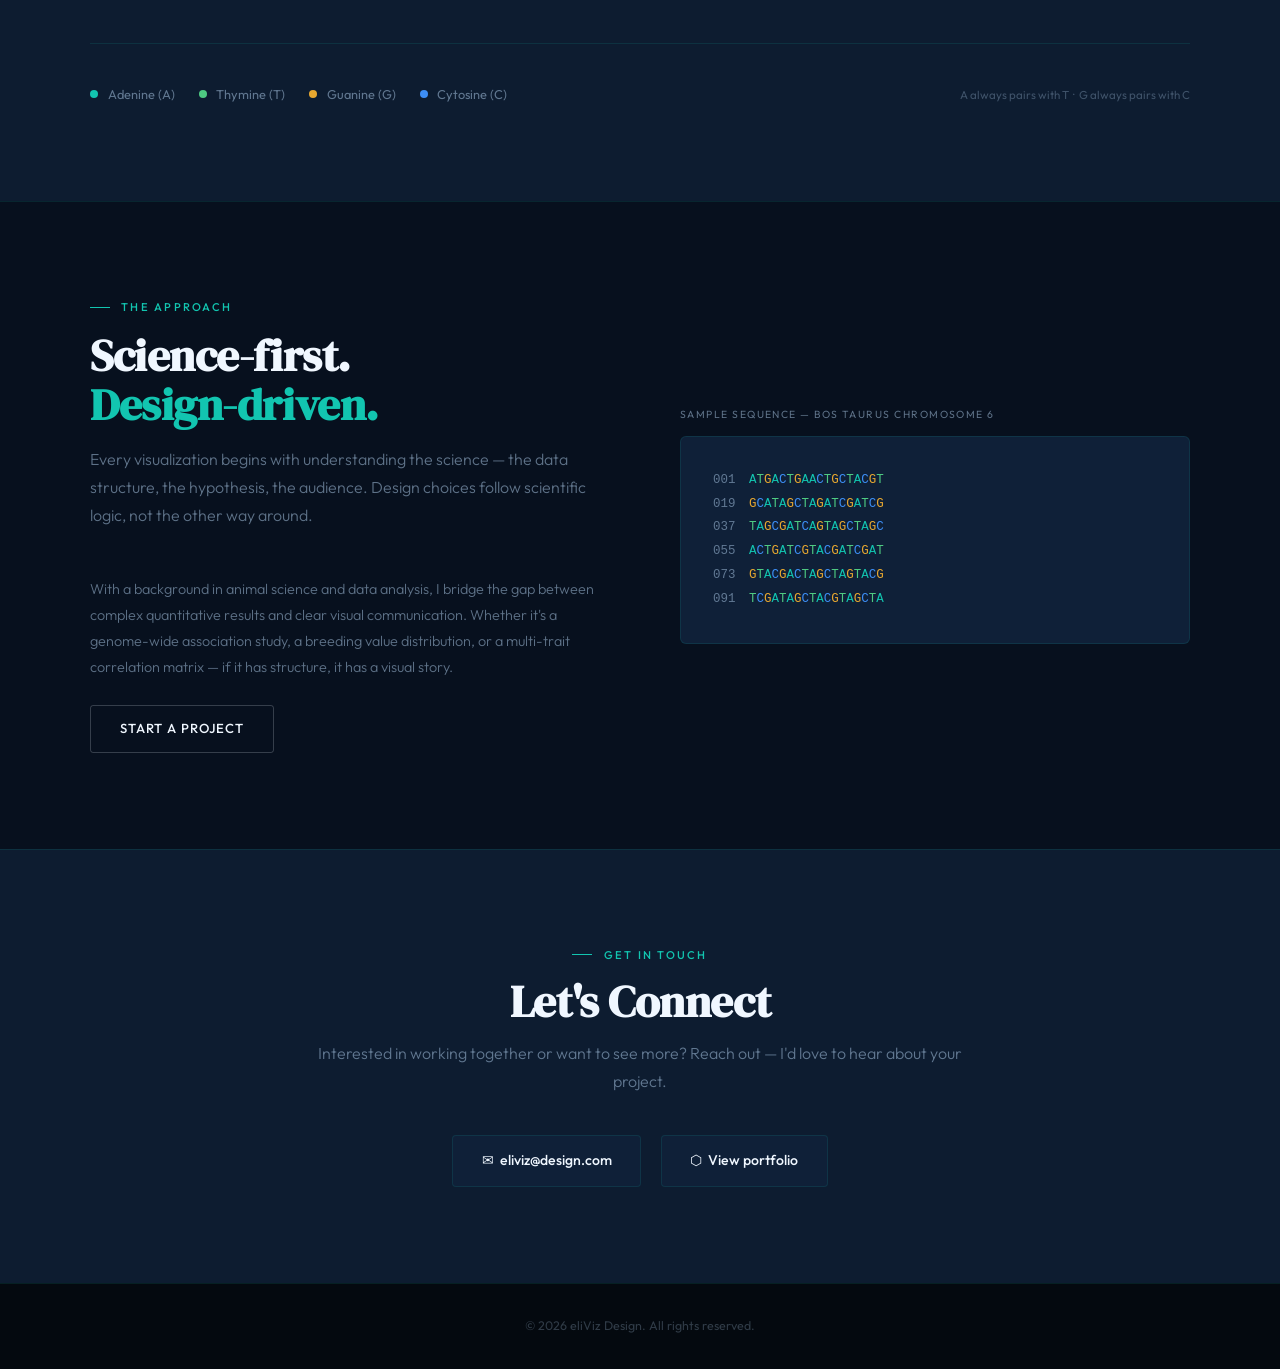
==== commit e8bb0108: "Update index.html" ====
--- a/index.html
+++ b/index.html
@@ -417,7 +417,7 @@
         <div class="card-icon">🔬</div>
         <h3>Scientific Posters</h3>
         <p>Pedagogical diagrams and schematics tailored for publications, conference posters, reports, and educational material.</p>
-        <img src="images/poster.png" alt="Storytelling example" style="width:100%;display:block;transition:transform .3s;border-radius:4px" onmouseover="this.style.transform='scale(1.03)'" onmouseout="this.style.transform='scale(1)'">
+        <img src="images/Poster_Methane_ICAR.png" alt="Storytelling example" style="width:100%;display:block;transition:transform .3s;border-radius:4px" onmouseover="this.style.transform='scale(1.03)'" onmouseout="this.style.transform='scale(1)'">
       </div>
 
       <div class="card">
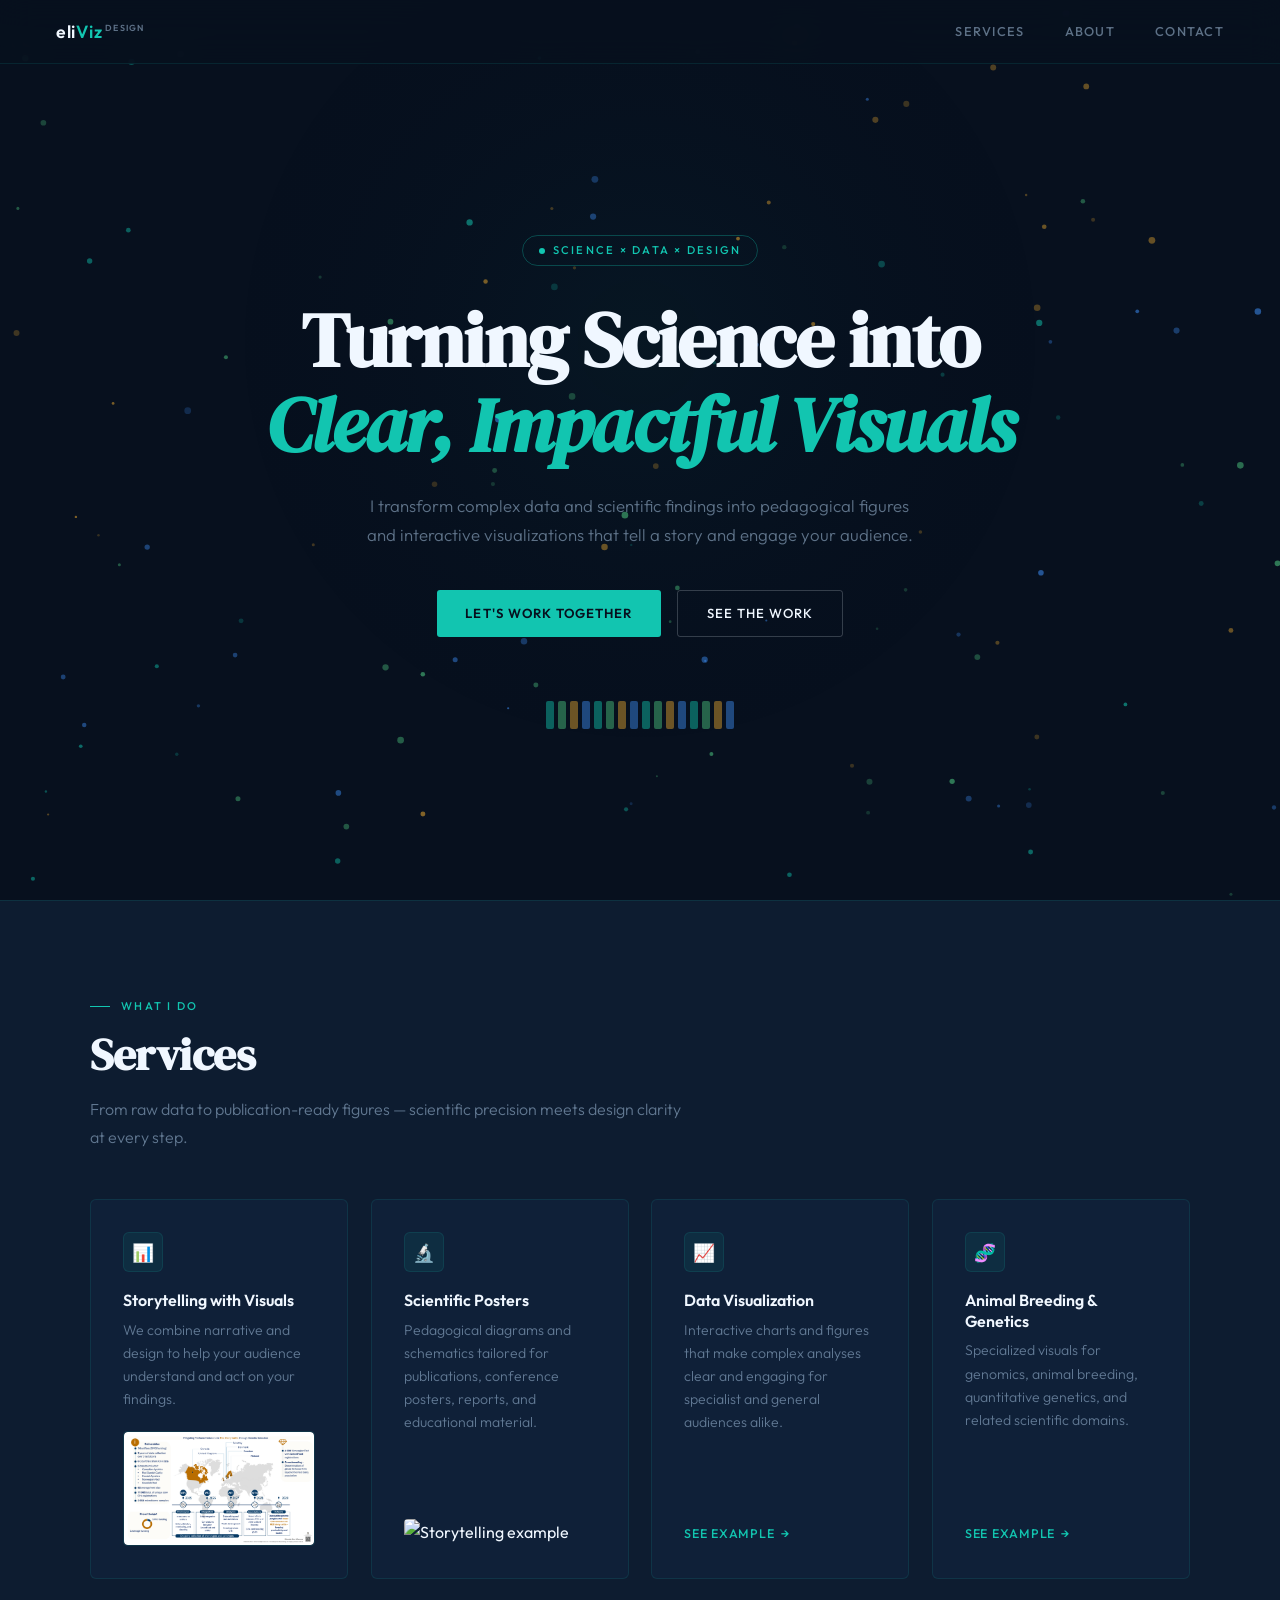
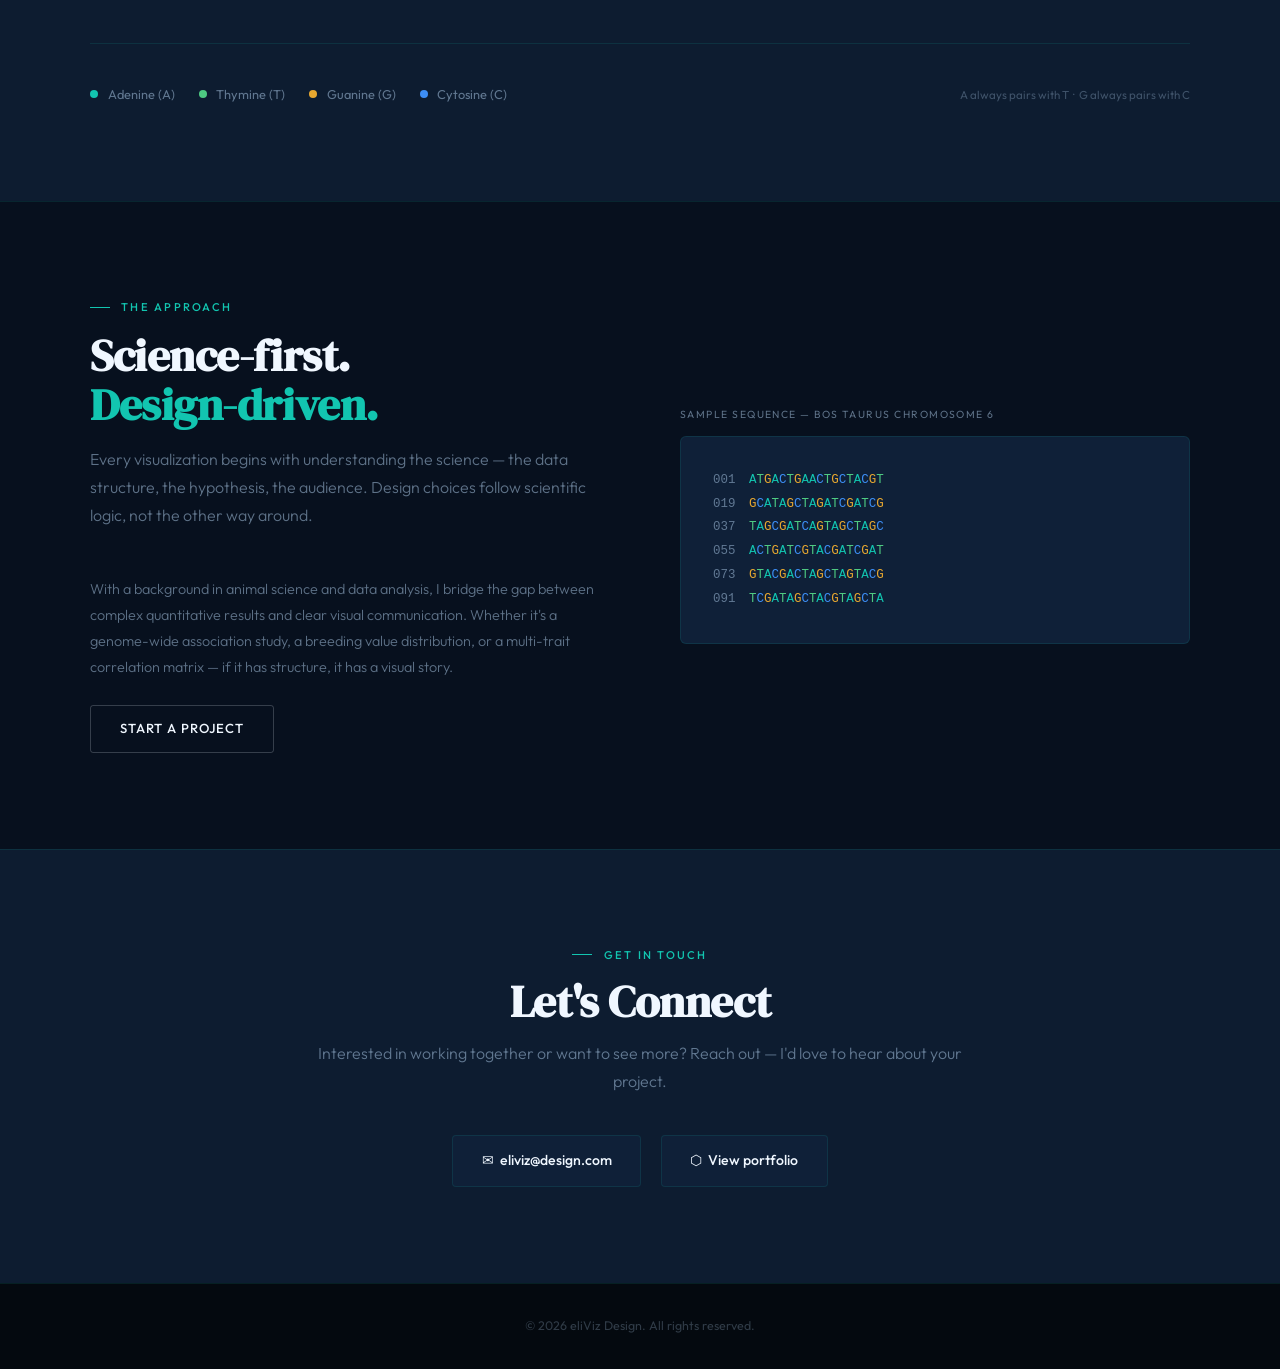
==== commit 5b7c2e24: "Update index.html" ====
--- a/index.html
+++ b/index.html
@@ -424,14 +424,14 @@
         <div class="card-icon">📈</div>
         <h3><a href="images/eliviz_igenity_NAV_correlations.html">Data Visualization</a></h3>
         <p>Interactive charts and figures that make complex analyses clear and engaging for specialist and general audiences alike.</p>
-        <a href="images/eliviz_igenity_NAV_correlations.html" class="card-link">See example</a>
+        <a href="images/ss.png" class="card-link">See example</a>
       </div>
 
       <div class="card">
         <div class="card-icon">🧬</div>
         <h3>Animal Breeding &amp; Genetics</h3>
         <p>Specialized visuals for genomics, animal breeding, quantitative genetics, and related scientific domains.</p>
-        <a href="#contact" class="card-link">Discuss project</a>
+        <a href="images/ss.png" class="card-link">See example</a>
       </div>
 
     </div>
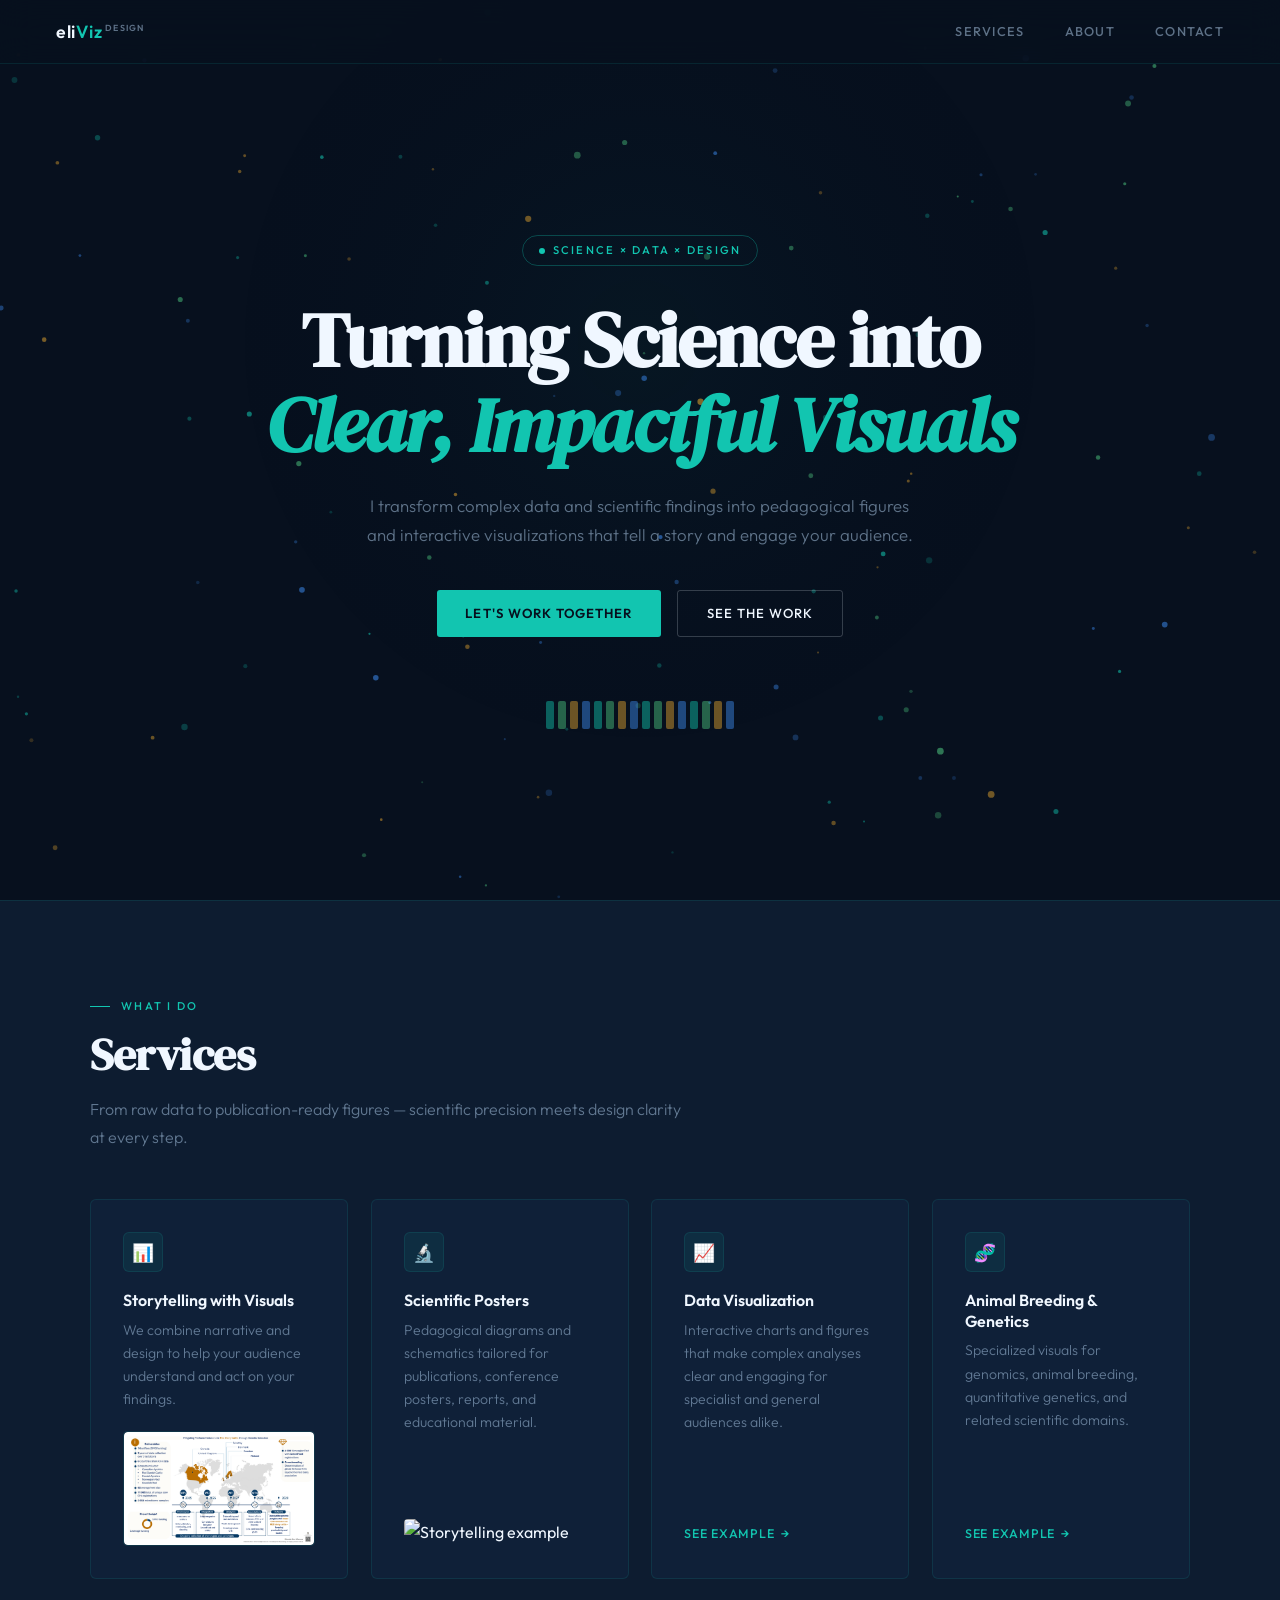
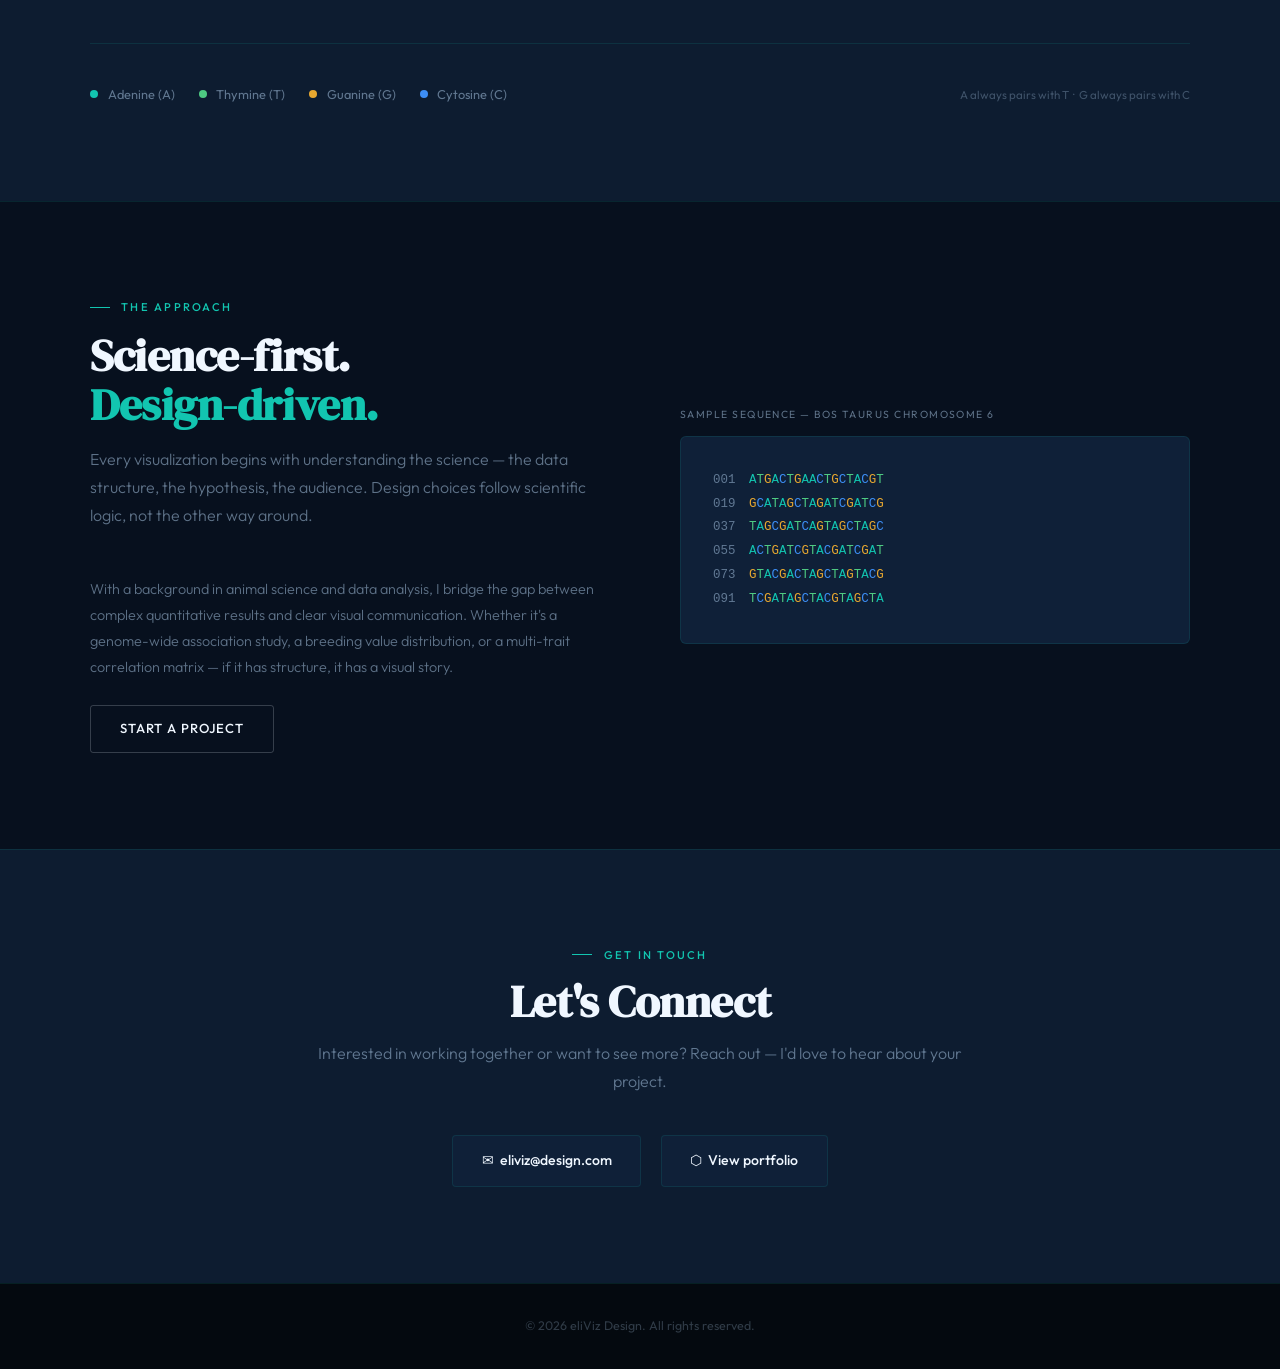
==== commit b3ae2e4b: "Update index.html" ====
--- a/index.html
+++ b/index.html
@@ -424,7 +424,7 @@
         <div class="card-icon">📈</div>
         <h3><a href="images/eliviz_igenity_NAV_correlations.html">Data Visualization</a></h3>
         <p>Interactive charts and figures that make complex analyses clear and engaging for specialist and general audiences alike.</p>
-        <a href="images/ss.png" class="card-link">See example</a>
+        <a href="images/box_plot.jpg" class="card-link">See example</a>
       </div>
 
       <div class="card">
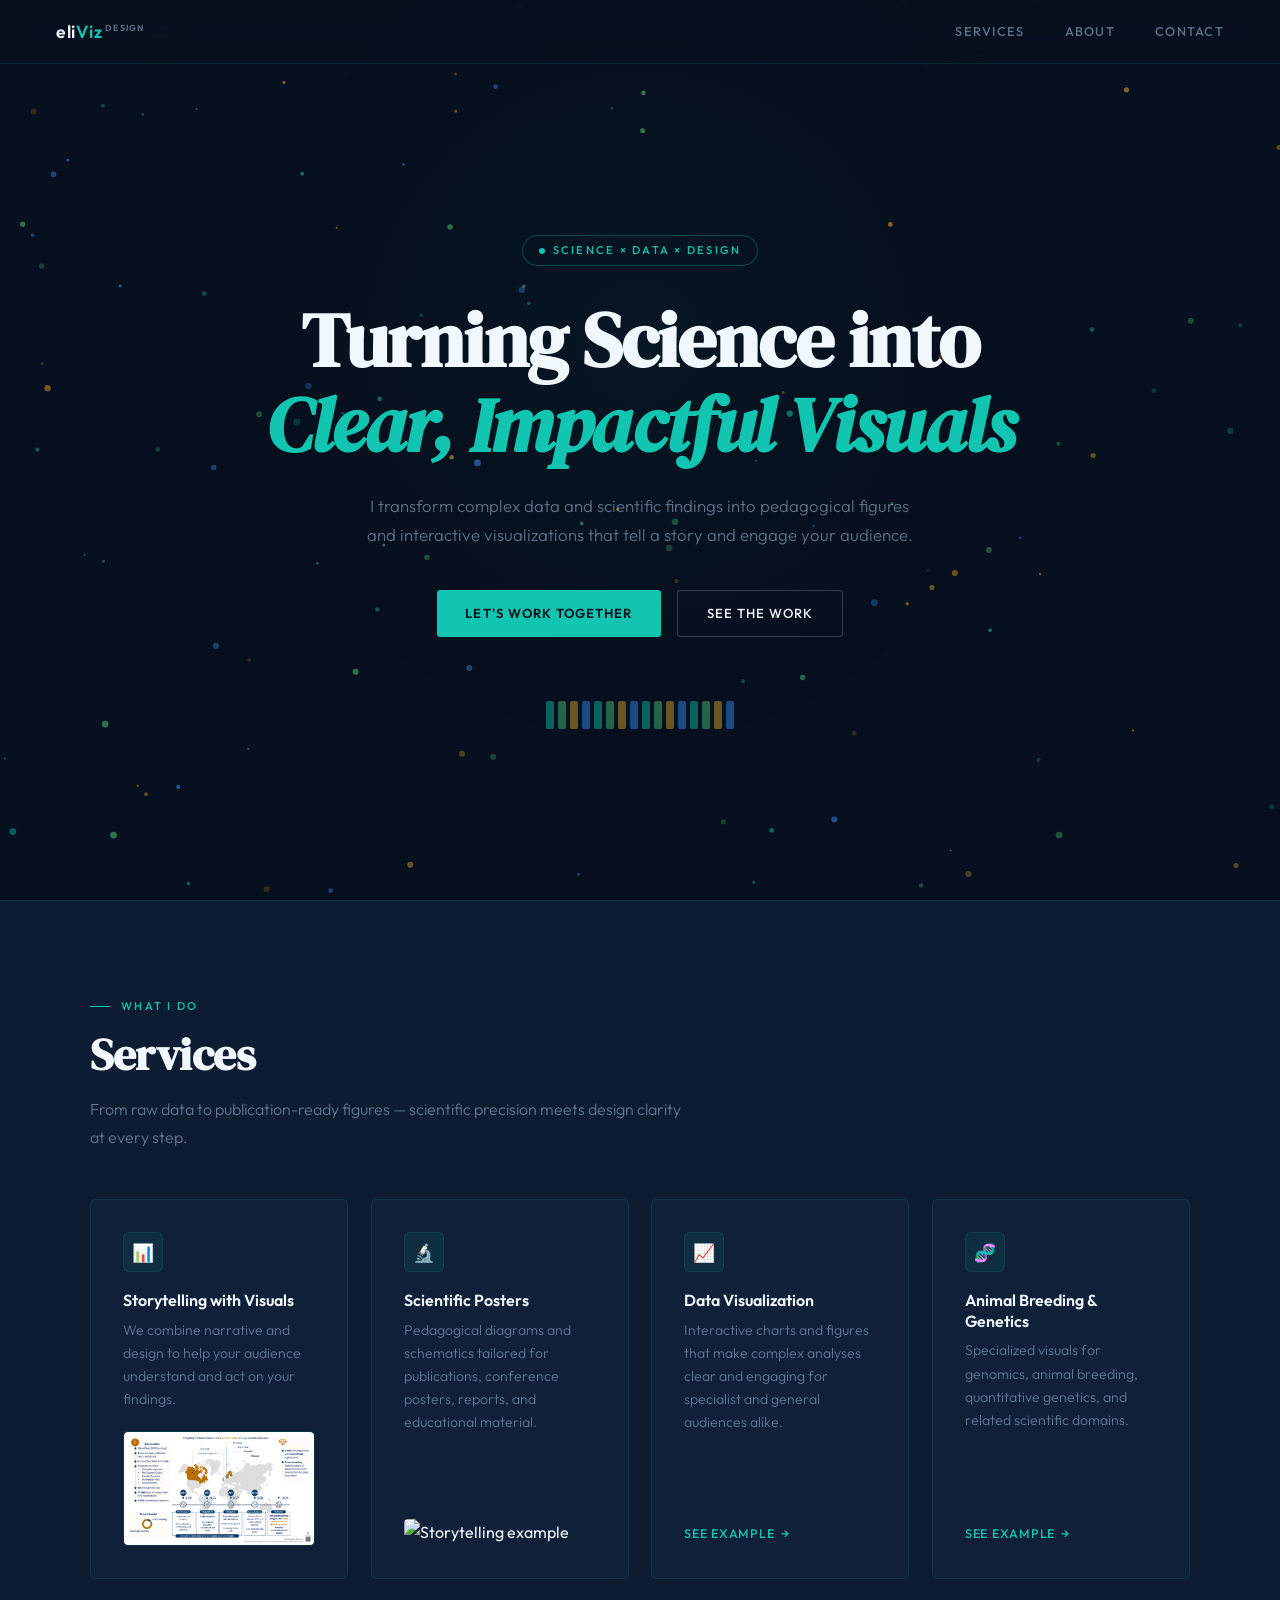
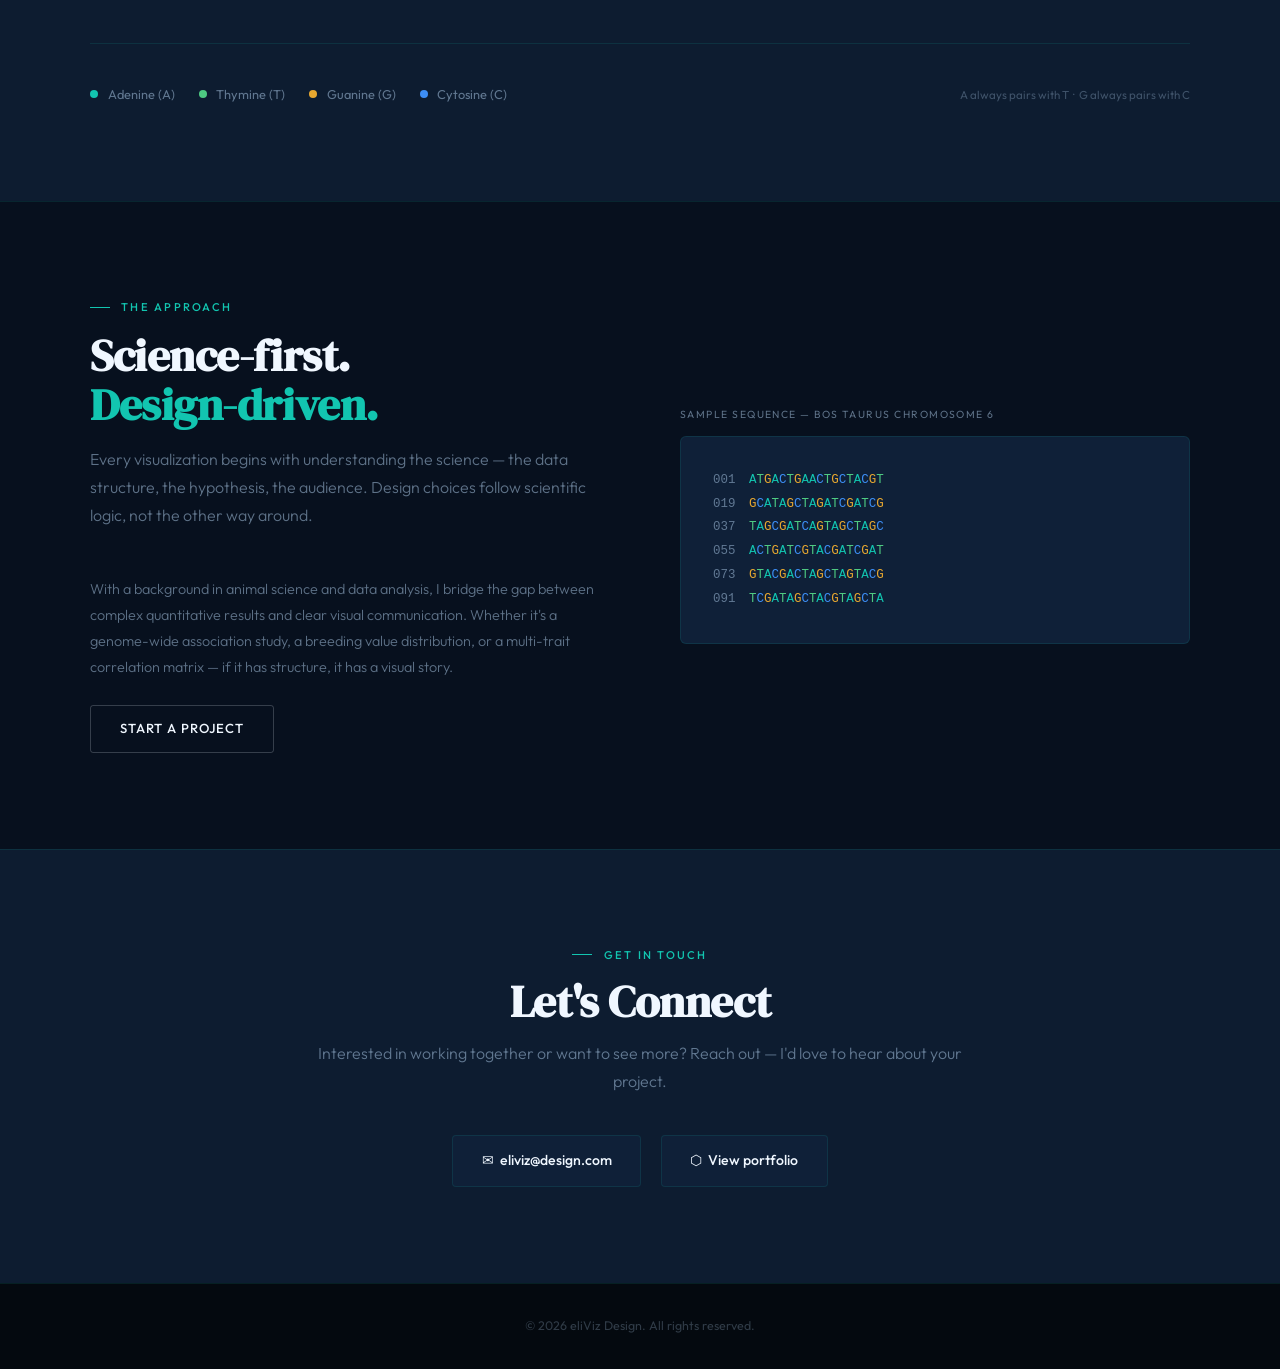
==== commit 765a8a0d: "Update index.html" ====
--- a/index.html
+++ b/index.html
@@ -480,7 +480,7 @@
       <h2>Let's Connect</h2>
       <p>Interested in working together or want to see more? Reach out — I'd love to hear about your project.</p>
       <div class="contact-links">
-        <a class="contact-link" href="mailto:eliviz@design.com">
+        <a class="contact-link" href="mailto:rius.eli@gmail.com">
           ✉ &nbsp;eliviz@design.com
         </a>
         <a class="contact-link" href="https://bio.site/elisendarius" target="_blank" rel="noopener noreferrer">
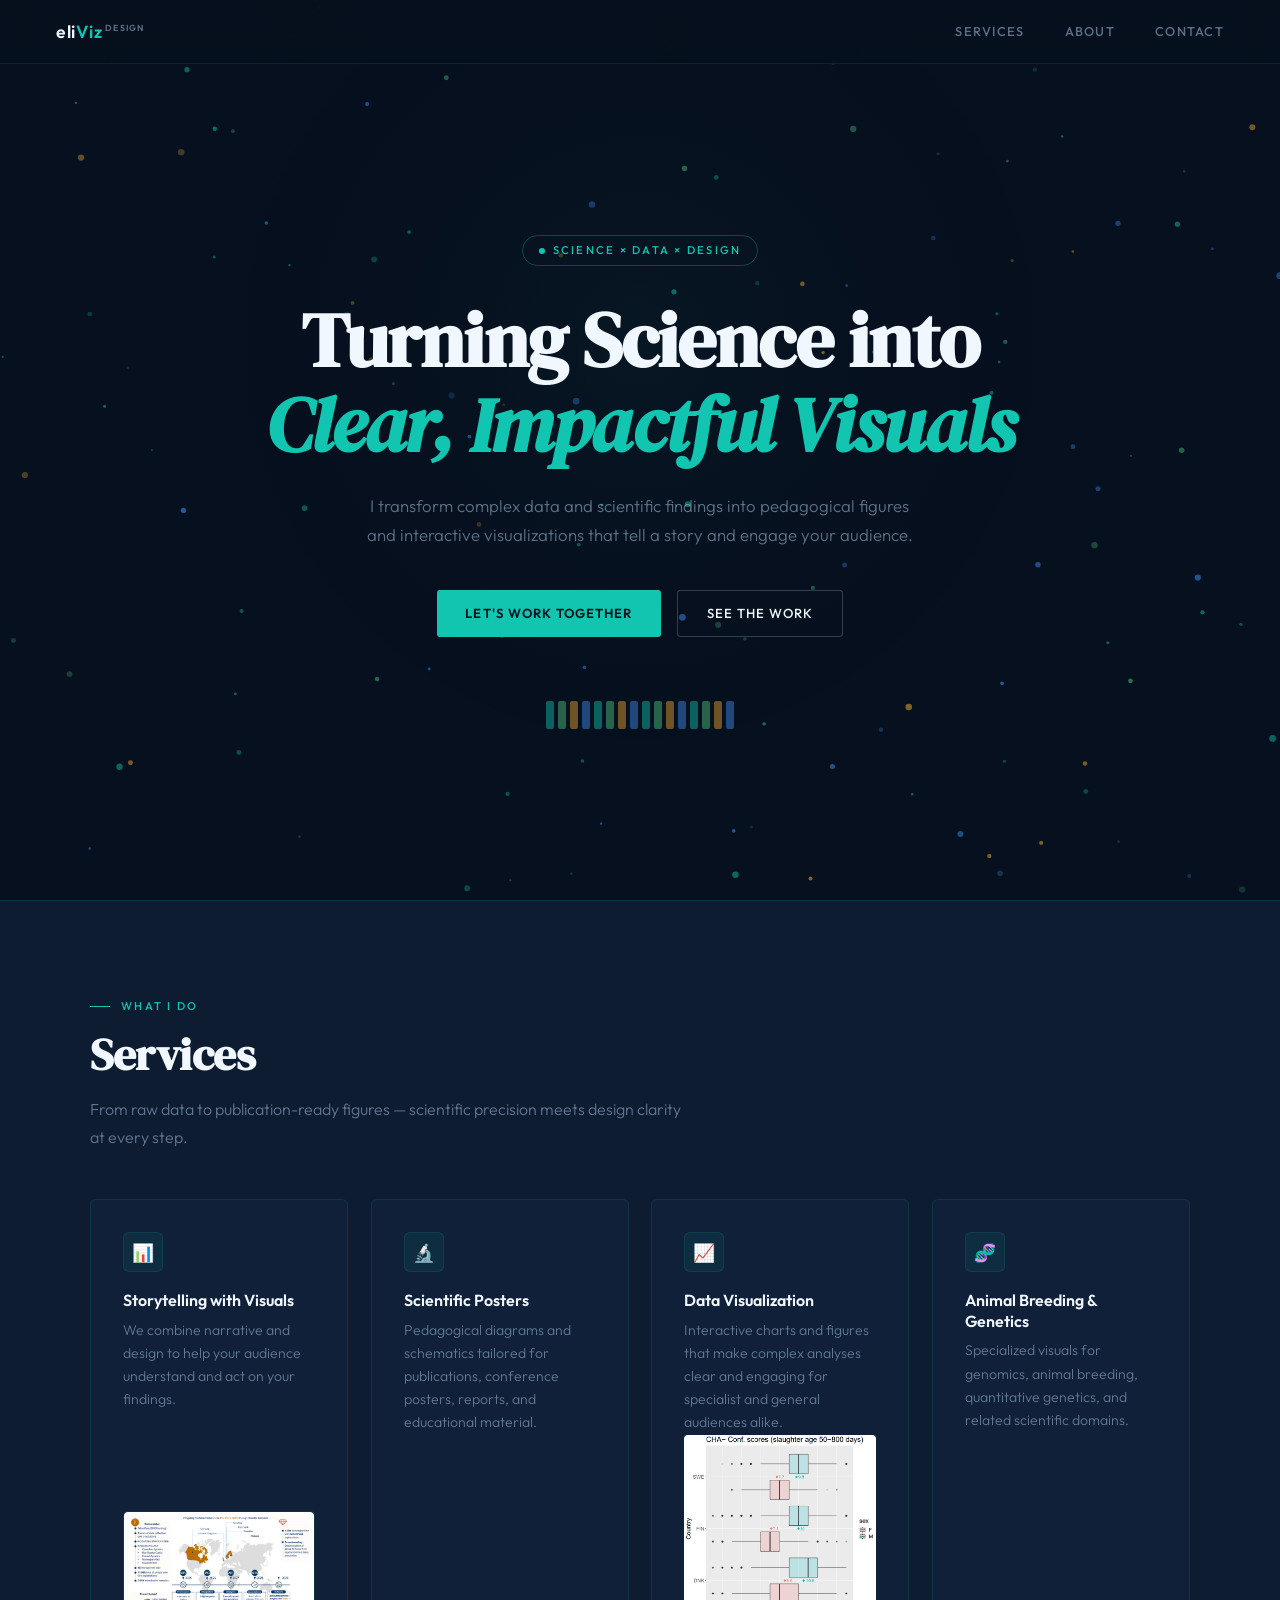
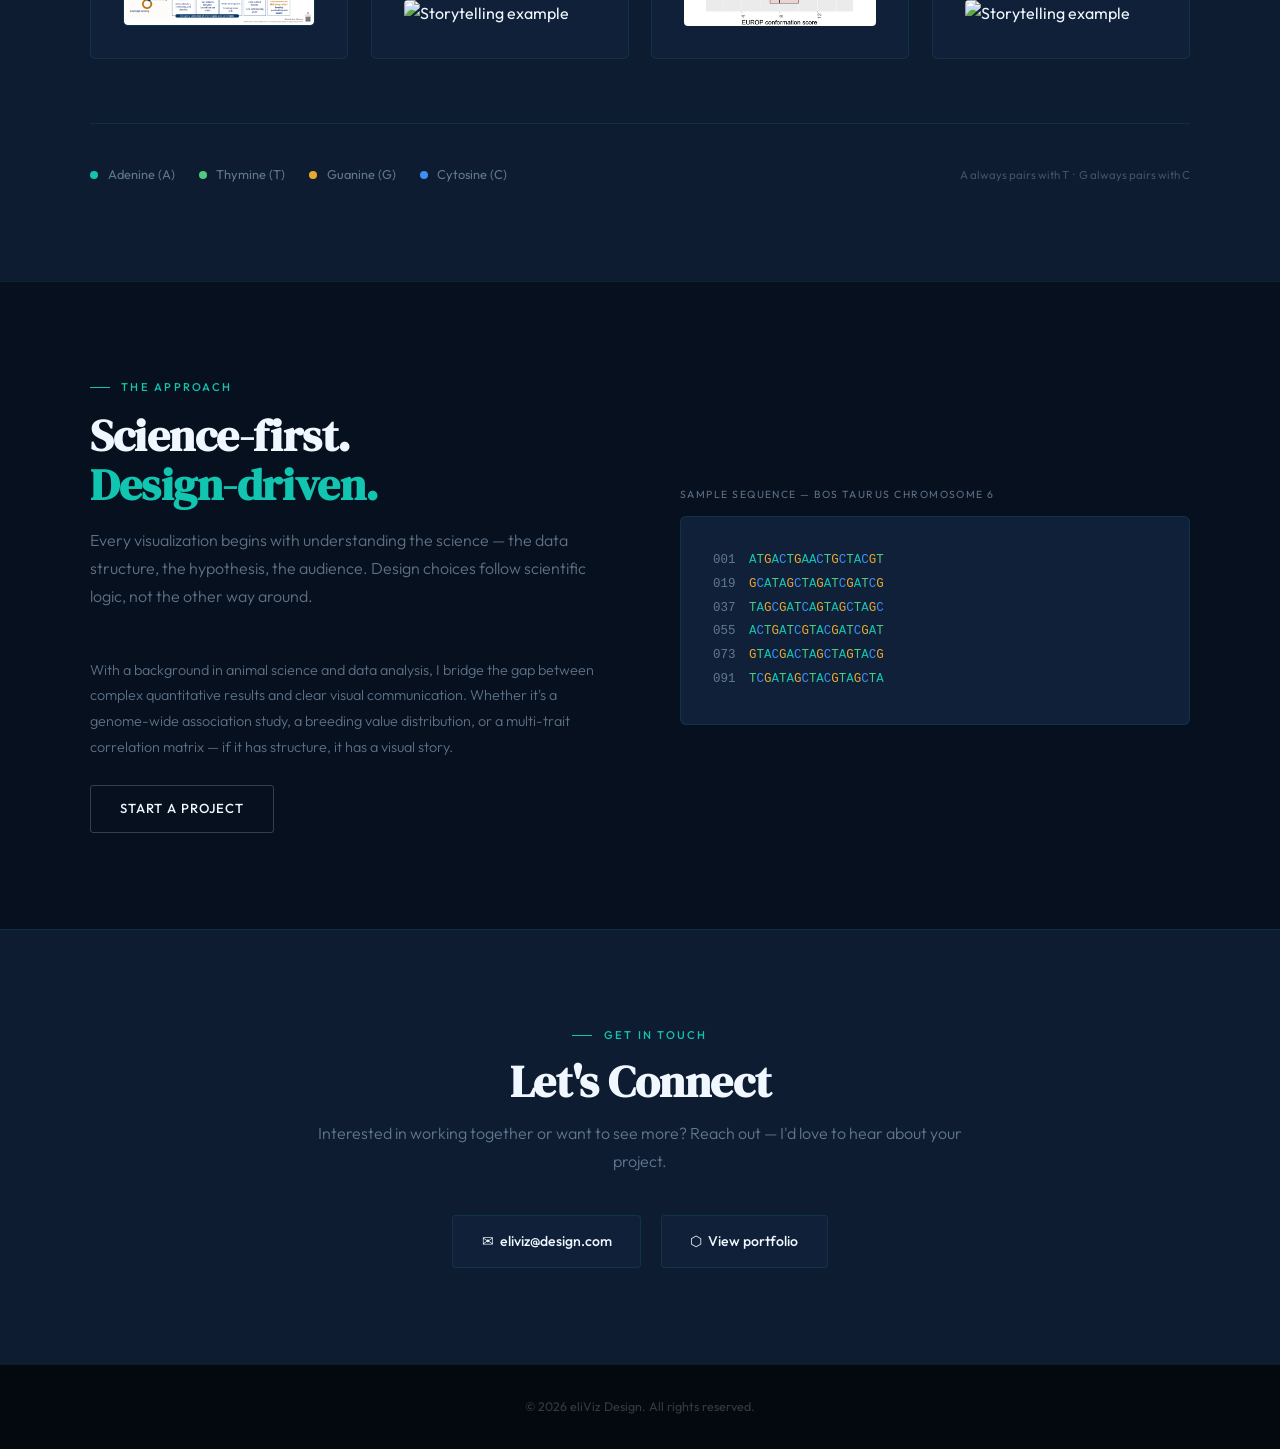
==== commit 4f1581e1: "Update index.html" ====
--- a/index.html
+++ b/index.html
@@ -424,14 +424,14 @@
         <div class="card-icon">📈</div>
         <h3><a href="images/eliviz_igenity_NAV_correlations.html">Data Visualization</a></h3>
         <p>Interactive charts and figures that make complex analyses clear and engaging for specialist and general audiences alike.</p>
-        <a href="images/box_plot.jpg" class="card-link">See example</a>
+        <img src="images/box_plot.jpg"" alt="Storytelling example" style="width:100%;display:block;transition:transform .3s;border-radius:4px" onmouseover="this.style.transform='scale(1.03)'" onmouseout="this.style.transform='scale(1)'">
       </div>
 
       <div class="card">
         <div class="card-icon">🧬</div>
         <h3>Animal Breeding &amp; Genetics</h3>
         <p>Specialized visuals for genomics, animal breeding, quantitative genetics, and related scientific domains.</p>
-        <a href="images/ss.png" class="card-link">See example</a>
+        <img src="images/ss.jpg"" alt="Storytelling example" style="width:100%;display:block;transition:transform .3s;border-radius:4px" onmouseover="this.style.transform='scale(1.03)'" onmouseout="this.style.transform='scale(1)'">
       </div>
 
     </div>
